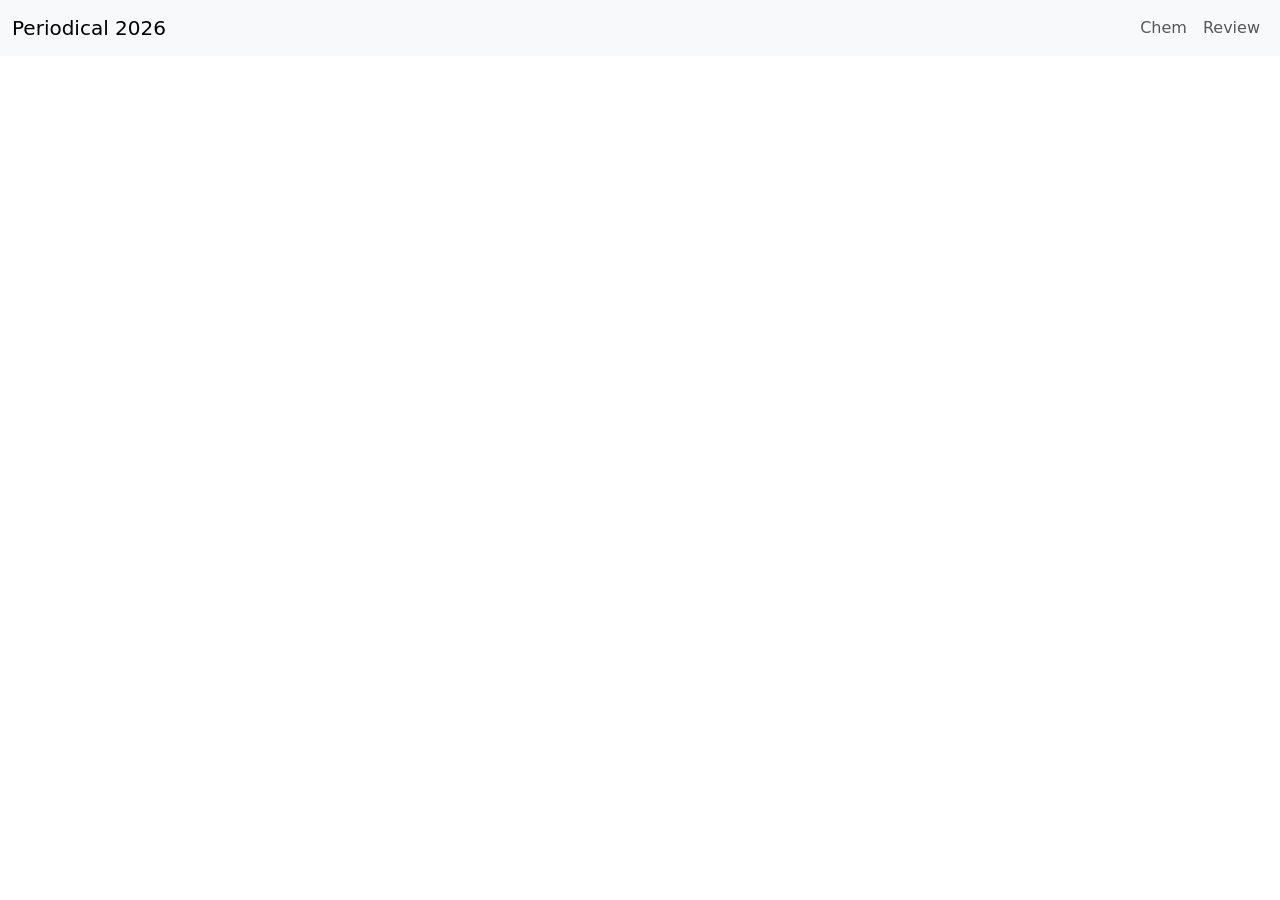
==== index.html @ 9fc7eaae "title" ====
<!doctype html>
<html lang="en">
  <head>
    <meta charset="UTF-8" />
    <meta name="viewport" content="width=device-width, initial-scale=1.0" />
    <title>Periodical 2026</title>

    <link href="https://cdn.jsdelivr.net/npm/bootstrap@5.3.8/dist/css/bootstrap.min.css" rel="stylesheet" integrity="sha384-sRIl4kxILFvY47J16cr9ZwB07vP4J8+LH7qKQnuqkuIAvNWLzeN8tE5YBujZqJLB" crossorigin="anonymous">
    <link href="style.css" rel="stylesheet" type="text/css" />
  </head>
  <body>
    <h1>title</h1>
    <nav class="navbar fixed-top bg-body-tertiary navbar-expand-lg" data-bs-theme="light">
        <div class="container-fluid">
            <span class="navbar-brand mb-0">Periodical 2026</span>
            <button class="navbar-toggler" type="button" data-bs-toggle="collapse" data-bs-target="#navbarSupportedContent" aria-controls="navbarSupportedContent" aria-expanded="false" aria-label="Toggle navigation">
            <span class="navbar-toggler-icon"></span>
            </button>
            <div class="collapse navbar-collapse" id="navbarSupportedContent">
                <ul class="navbar-nav ms-auto mb-2 mb-lg-0">
                <li class="nav-item">
                    <a class="nav-link" aria-current="page" href="#placeholder">Chem</a>
                </li>
                <li class="nav-item">
                    <a class="nav-link" aria-current="page" href="#placeholder">Review</a>
                </li>
                </ul>
            </div>
        </div>
    </nav>

    <script src="https://cdn.jsdelivr.net/npm/bootstrap@5.3.8/dist/js/bootstrap.bundle.min.js" integrity="sha384-FKyoEForCGlyvwx9Hj09JcYn3nv7wiPVlz7YYwJrWVcXK/BmnVDxM+D2scQbITxI" crossorigin="anonymous"></script>
  </body>
</html>
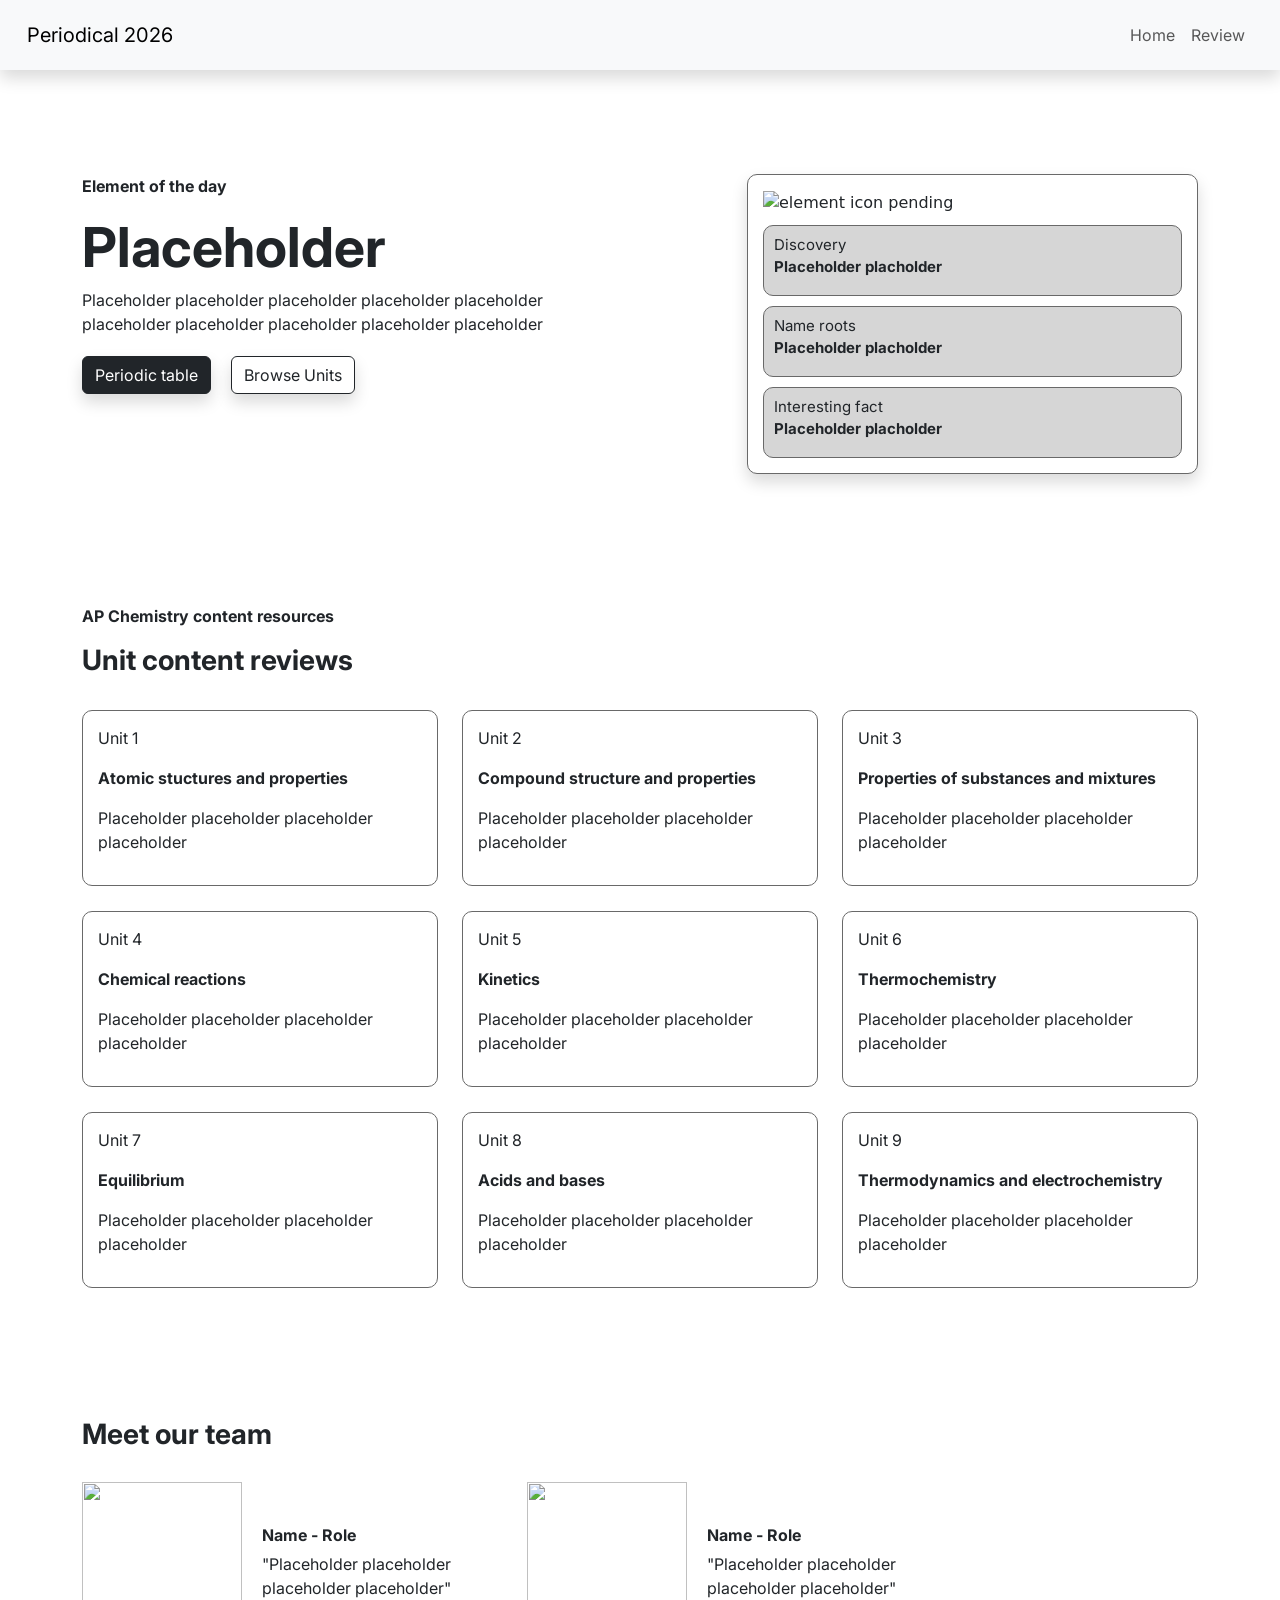
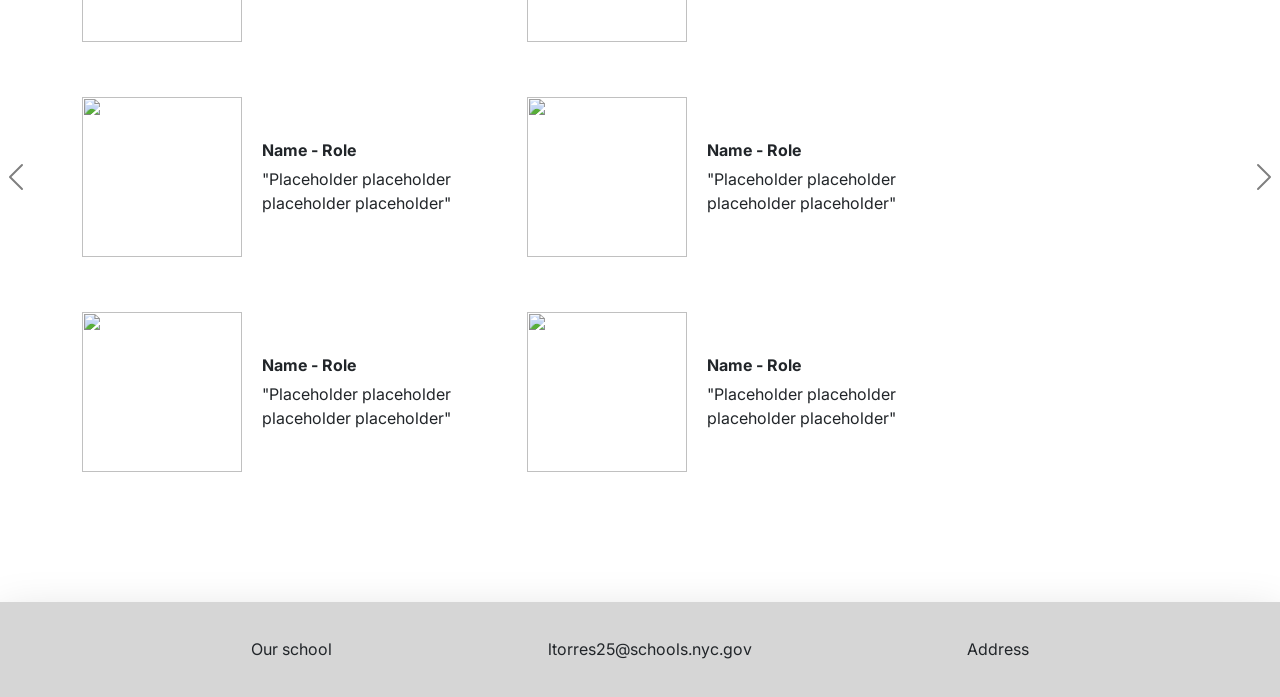
==== commit b82a7429: "Merge pull request #14 from joleel3389/main alignment and link fix" ====
--- a/index.html
+++ b/index.html
@@ -5,29 +5,483 @@
     <meta name="viewport" content="width=device-width, initial-scale=1.0" />
     <title>Periodical 2026</title>
 
+    <!--Inter font-->
+    <link rel="preconnect" href="https://fonts.googleapis.com">
+    <link rel="preconnect" href="https://fonts.gstatic.com" crossorigin>
+    <link href="https://fonts.googleapis.com/css2?family=Baloo+2:wght@400..800&family=Barlow+Condensed:ital,wght@0,100;0,200;0,300;0,400;0,500;0,600;0,700;0,800;0,900;1,100;1,200;1,300;1,400;1,500;1,600;1,700;1,800;1,900&family=BioRhyme:wght@200..800&family=Dongle&family=Gafata&family=Inter:ital,opsz,wght@0,14..32,100..900;1,14..32,100..900&family=Lexend:wght@100..900&family=Manrope:wght@200..800&family=Open+Sans:ital,wght@0,300..800;1,300..800&family=Petrona:ital,wght@0,100..900;1,100..900&family=Poppins:ital,wght@0,100;0,200;0,300;0,400;0,500;0,600;0,700;0,800;0,900;1,100;1,200;1,300;1,400;1,500;1,600;1,700;1,800;1,900&family=Roboto:ital,wght@0,100..900;1,100..900&family=Space+Mono:ital,wght@0,400;0,700;1,400;1,700&display=swap" rel="stylesheet">
+
     <link href="https://cdn.jsdelivr.net/npm/bootstrap@5.3.8/dist/css/bootstrap.min.css" rel="stylesheet" integrity="sha384-sRIl4kxILFvY47J16cr9ZwB07vP4J8+LH7qKQnuqkuIAvNWLzeN8tE5YBujZqJLB" crossorigin="anonymous">
     <link href="style.css" rel="stylesheet" type="text/css" />
   </head>
   <body>
-    <h1>title</h1>
-    <nav class="navbar fixed-top bg-body-tertiary navbar-expand-lg" data-bs-theme="light">
+    <p id="home">home</p>
+    <nav class="navbar fixed-top bg-body-tertiary navbar-expand-lg shadow" data-bs-theme="light">
         <div class="container-fluid">
-            <span class="navbar-brand mb-0">Periodical 2026</span>
+            <span class="navbar-brand mb-0 inter-regular">Periodical 2026</span>
             <button class="navbar-toggler" type="button" data-bs-toggle="collapse" data-bs-target="#navbarSupportedContent" aria-controls="navbarSupportedContent" aria-expanded="false" aria-label="Toggle navigation">
             <span class="navbar-toggler-icon"></span>
             </button>
             <div class="collapse navbar-collapse" id="navbarSupportedContent">
                 <ul class="navbar-nav ms-auto mb-2 mb-lg-0">
                 <li class="nav-item">
-                    <a class="nav-link" aria-current="page" href="#placeholder">Chem</a>
+                    <a class="nav-link inter-regular" aria-current="page" href="#home">Home</a>
                 </li>
                 <li class="nav-item">
-                    <a class="nav-link" aria-current="page" href="#placeholder">Review</a>
+                    <a class="nav-link inter-regular" aria-current="page" href="#unit-content">Review</a>
                 </li>
                 </ul>
             </div>
         </div>
     </nav>
+
+    <div class="container-fluid spacing" id="daily-element">
+        <div class="container">
+            <div class="row justify-content-center">
+                <div class="col-lg-7 col-12 align-items-center">
+                    <p class="inter-bold">Element of the day</p>
+                    <h1 class="inter-bold" id="element-name">Placeholder</h1>
+                    <p class="inter-regular"id="info">Placeholder placeholder placeholder placeholder placeholder placeholder placeholder placeholder placeholder placeholder</p>
+                    <div id="button-align">
+                        <a class="btn btn-dark shadow inter-regular" href="periodicTable.html">Periodic table</a>
+                        <a class="btn btn-outline-dark shadow inter-regular" href="#unit-content">Browse Units</a>
+                    </div>
+                </div>
+                <div class="col-lg-5 col-12 align-self-flex-end">
+                    <div class="container shadow" id="element-card">
+                        <img src="" alt="element icon pending">
+                        <div class="box">
+                            <p class="inter-regular sub-title">Discovery</p>
+                            <p class="inter-bold">Placeholder placholder</p>
+                        </div>
+                        <div class="box">
+                            <p class="inter-regular sub-title">Name roots</p>
+                            <p class="inter-bold">Placeholder placholder</p>
+                        </div>
+                        <div class="box">
+                            <p class="inter-regular sub-title">Interesting fact</p>
+                            <p class="inter-bold">Placeholder placholder</p>
+                        </div>
+                    </div>
+                </div>
+            </div>
+        </div>
+    </div>
+
+    <div class="container-fluid spacing" id="unit-content">
+        <div class="container">
+            <p class="inter-bold">AP Chemistry content resources</p>
+            <h3 class="inter-bold">Unit content reviews</h3>
+            <div class="row g-4 justify-content-center">
+                <div class="col-lg-4 col-12">
+                    <div class="units">
+                        <a href="unit-1.html">
+                            <p class="inter-regular">Unit 1</p>
+                            <p class="inter-bold">Atomic stuctures and properties</p>
+                            <p class="inter-regular">Placeholder placeholder placeholder placeholder</p>
+                        </a>
+                    </div>
+                </div>
+                <div class="col-lg-4 col-12">
+                    <div class="units">
+                        <a href="unit-2.html">
+                            <p class="inter-regular">Unit 2</p>
+                            <p class="inter-bold">Compound structure and properties</p>
+                            <p class="inter-regular">Placeholder placeholder placeholder placeholder</p>
+                        </a>
+                    </div>
+                </div>
+                <div class="col-lg-4 col-12 ">
+                    <div class="units">
+                        <a href="unit-3.html">
+                            <p class="inter-regular">Unit 3</p>
+                            <p class="inter-bold">Properties of substances and mixtures</p>
+                            <p class="inter-regular">Placeholder placeholder placeholder placeholder</p>
+                        </a>
+                    </div>
+                </div>
+            </div>
+            <div class="row g-4 justify-content-center">
+                <div class="col-lg-4 col-12">
+                    <div class="units">
+                        <a href="unit-4.html">
+                            <p class="inter-regular">Unit 4</p>
+                            <p class="inter-bold">Chemical reactions</p>
+                            <p class="inter-regular">Placeholder placeholder placeholder placeholder</p>
+                        </a>
+                    </div>
+                </div>
+                <div class="col-lg-4 col-12">
+                    <div class="units">
+                        <a href="unit-5.html">
+                            <p class="inter-regular">Unit 5</p>
+                            <p class="inter-bold">Kinetics</p>
+                            <p class="inter-regular">Placeholder placeholder placeholder placeholder</p>
+                        </a>
+                    </div>
+                </div>
+                <div class="col-lg-4 col-12 ">
+                    <div class="units">
+                        <a href="unit-6.html">
+                            <p class="inter-regular">Unit 6</p>
+                            <p class="inter-bold">Thermochemistry</p>
+                            <p class="inter-regular">Placeholder placeholder placeholder placeholder</p>
+                        </a>
+                    </div>
+                </div>
+            </div>
+            <div class="row g-4 justify-content-center">
+                <div class="col-lg-4 col-12">
+                    <div class="units">
+                        <a href="unit-7.html">
+                            <p class="inter-regular">Unit 7</p>
+                            <p class="inter-bold">Equilibrium</p>
+                            <p class="inter-regular">Placeholder placeholder placeholder placeholder</p>
+                        </a>
+                    </div>
+                </div>
+                <div class="col-lg-4 col-12">
+                    <div class="units">
+                        <a href="unit-8.html">
+                            <p class="inter-regular">Unit 8</p>
+                            <p class="inter-bold">Acids and bases</p>
+                            <p class="inter-regular">Placeholder placeholder placeholder placeholder</p>
+                        </a>
+                    </div>
+                </div>
+                <div class="col-lg-4 col-12 ">
+                    <div class="units">
+                        <a href="unit-9.html">
+                            <p class="inter-regular">Unit 9</p>
+                            <p class="inter-bold">Thermodynamics and electrochemistry</p>
+                            <p class="inter-regular">Placeholder placeholder placeholder placeholder</p>
+                        </a>
+                    </div>
+                </div>
+            </div>
+        </div>
+    </div>
+
+    <div class="container-fluid spacing" id="credits">
+        <div class="container">
+        <h3 class="inter-bold">Meet our team</h3>
+            <div class="carousel carousel-dark slide" id="carousel-team">
+                <div class="carousel-inner">
+                    <div class="carousel-item active">
+                        <div class="profiles">
+                            <div class="person">
+                                <div class="picture">
+                                    <img src="https://cdn.pixabay.com/photo/2015/10/05/22/37/blank-profile-picture-973460_1280.png" width="160px" height="160px">
+                                </div>
+                                <div class="description">
+                                    <p class="name inter-bold">Name - Role</p>
+                                    <p class="inter-regular">"Placeholder placeholder placeholder placeholder"</p>
+                                </div>
+                            </div>
+                            <div class="person">
+                                <div class="picture">
+                                    <img src="https://cdn.pixabay.com/photo/2015/10/05/22/37/blank-profile-picture-973460_1280.png" width="160px" height="160px">
+                                </div>
+                                <div class="description">
+                                    <p class="name inter-bold">Name - Role</p>
+                                    <p class="inter-regular">"Placeholder placeholder placeholder placeholder"</p>
+                                </div>
+                            </div>
+                            <div class="person">
+                                <div class="picture">
+                                    <img src="https://cdn.pixabay.com/photo/2015/10/05/22/37/blank-profile-picture-973460_1280.png" width="160px" height="160px">
+                                </div>
+                                <div class="description">
+                                    <p class="name inter-bold">Name - Role</p>
+                                    <p class="inter-regular">"Placeholder placeholder placeholder placeholder"</p>
+                                </div>
+                            </div>
+                            <div class="person">
+                                <div class="picture">
+                                    <img src="https://cdn.pixabay.com/photo/2015/10/05/22/37/blank-profile-picture-973460_1280.png" width="160px" height="160px">
+                                </div>
+                                <div class="description">
+                                    <p class="name inter-bold">Name - Role</p>
+                                    <p class="inter-regular">"Placeholder placeholder placeholder placeholder"</p>
+                                </div>
+                            </div>
+                            <div class="person">
+                                <div class="picture">
+                                    <img src="https://cdn.pixabay.com/photo/2015/10/05/22/37/blank-profile-picture-973460_1280.png" width="160px" height="160px">
+                                </div>
+                                <div class="description">
+                                    <p class="name inter-bold">Name - Role</p>
+                                    <p class="inter-regular">"Placeholder placeholder placeholder placeholder"</p>
+                                </div>
+                            </div>
+                            <div class="person">
+                                <div class="picture">
+                                    <img src="https://cdn.pixabay.com/photo/2015/10/05/22/37/blank-profile-picture-973460_1280.png" width="160px" height="160px">
+                                </div>
+                                <div class="description">
+                                    <p class="name inter-bold">Name - Role</p>
+                                    <p class="inter-regular">"Placeholder placeholder placeholder placeholder"</p>
+                                </div>
+                            </div>
+                        </div>
+                    </div>
+                    <div class="carousel-item">
+                        <div class="profiles">
+                            <div class="person">
+                                <div class="picture">
+                                    <img src="https://cdn.pixabay.com/photo/2015/10/05/22/37/blank-profile-picture-973460_1280.png" width="160px" height="160px">
+                                </div>
+                                <div class="description">
+                                    <p class="name inter-bold">Name - Role</p>
+                                    <p class="inter-regular">"Placeholder placeholder placeholder placeholder"</p>
+                                </div>
+                            </div>
+                            <div class="person">
+                                <div class="picture">
+                                    <img src="https://cdn.pixabay.com/photo/2015/10/05/22/37/blank-profile-picture-973460_1280.png" width="160px" height="160px">
+                                </div>
+                                <div class="description">
+                                    <p class="name inter-bold">Name - Role</p>
+                                    <p class="inter-regular">"Placeholder placeholder placeholder placeholder"</p>
+                                </div>
+                            </div>
+                            <div class="person">
+                                <div class="picture">
+                                    <img src="https://cdn.pixabay.com/photo/2015/10/05/22/37/blank-profile-picture-973460_1280.png" width="160px" height="160px">
+                                </div>
+                                <div class="description">
+                                    <p class="name inter-bold">Name - Role</p>
+                                    <p class="inter-regular">"Placeholder placeholder placeholder placeholder"</p>
+                                </div>
+                            </div>
+                            <div class="person">
+                                <div class="picture">
+                                    <img src="https://cdn.pixabay.com/photo/2015/10/05/22/37/blank-profile-picture-973460_1280.png" width="160px" height="160px">
+                                </div>
+                                <div class="description">
+                                    <p class="name inter-bold">Name - Role</p>
+                                    <p class="inter-regular">"Placeholder placeholder placeholder placeholder"</p>
+                                </div>
+                            </div>
+                            <div class="person">
+                                <div class="picture">
+                                    <img src="https://cdn.pixabay.com/photo/2015/10/05/22/37/blank-profile-picture-973460_1280.png" width="160px" height="160px">
+                                </div>
+                                <div class="description">
+                                    <p class="name inter-bold">Name - Role</p>
+                                    <p class="inter-regular">"Placeholder placeholder placeholder placeholder"</p>
+                                </div>
+                            </div>
+                            <div class="person">
+                                <div class="picture">
+                                    <img src="https://cdn.pixabay.com/photo/2015/10/05/22/37/blank-profile-picture-973460_1280.png" width="160px" height="160px">
+                                </div>
+                                <div class="description">
+                                    <p class="name inter-bold">Name - Role</p>
+                                    <p class="inter-regular">"Placeholder placeholder placeholder placeholder"</p>
+                                </div>
+                            </div>
+                        </div>
+                    </div>
+                    <div class="carousel-item">
+                        <div class="profiles">
+                            <div class="person">
+                                <div class="picture">
+                                    <img src="https://cdn.pixabay.com/photo/2015/10/05/22/37/blank-profile-picture-973460_1280.png" width="160px" height="160px">
+                                </div>
+                                <div class="description">
+                                    <p class="name inter-bold">Name - Role</p>
+                                    <p class="inter-regular">"Placeholder placeholder placeholder placeholder"</p>
+                                </div>
+                            </div>
+                            <div class="person">
+                                <div class="picture">
+                                    <img src="https://cdn.pixabay.com/photo/2015/10/05/22/37/blank-profile-picture-973460_1280.png" width="160px" height="160px">
+                                </div>
+                                <div class="description">
+                                    <p class="name inter-bold">Name - Role</p>
+                                    <p class="inter-regular">"Placeholder placeholder placeholder placeholder"</p>
+                                </div>
+                            </div>
+                            <div class="person">
+                                <div class="picture">
+                                    <img src="https://cdn.pixabay.com/photo/2015/10/05/22/37/blank-profile-picture-973460_1280.png" width="160px" height="160px">
+                                </div>
+                                <div class="description">
+                                    <p class="name inter-bold">Name - Role</p>
+                                    <p class="inter-regular">"Placeholder placeholder placeholder placeholder"</p>
+                                </div>
+                            </div>
+                            <div class="person">
+                                <div class="picture">
+                                    <img src="https://cdn.pixabay.com/photo/2015/10/05/22/37/blank-profile-picture-973460_1280.png" width="160px" height="160px">
+                                </div>
+                                <div class="description">
+                                    <p class="name inter-bold">Name - Role</p>
+                                    <p class="inter-regular">"Placeholder placeholder placeholder placeholder"</p>
+                                </div>
+                            </div>
+                            <div class="person">
+                                <div class="picture">
+                                    <img src="https://cdn.pixabay.com/photo/2015/10/05/22/37/blank-profile-picture-973460_1280.png" width="160px" height="160px">
+                                </div>
+                                <div class="description">
+                                    <p class="name inter-bold">Name - Role</p>
+                                    <p class="inter-regular">"Placeholder placeholder placeholder placeholder"</p>
+                                </div>
+                            </div>
+                            <div class="person">
+                                <div class="picture">
+                                    <img src="https://cdn.pixabay.com/photo/2015/10/05/22/37/blank-profile-picture-973460_1280.png" width="160px" height="160px">
+                                </div>
+                                <div class="description">
+                                    <p class="name inter-bold">Name - Role</p>
+                                    <p class="inter-regular">"Placeholder placeholder placeholder placeholder"</p>
+                                </div>
+                            </div>
+                        </div>
+                    </div>
+                    <div class="carousel-item">
+                        <div class="profiles">
+                            <div class="person">
+                                <div class="picture">
+                                    <img src="https://cdn.pixabay.com/photo/2015/10/05/22/37/blank-profile-picture-973460_1280.png" width="160px" height="160px">
+                                </div>
+                                <div class="description">
+                                    <p class="name inter-bold">Name - Role</p>
+                                    <p class="inter-regular">"Placeholder placeholder placeholder placeholder"</p>
+                                </div>
+                            </div>
+                            <div class="person">
+                                <div class="picture">
+                                    <img src="https://cdn.pixabay.com/photo/2015/10/05/22/37/blank-profile-picture-973460_1280.png" width="160px" height="160px">
+                                </div>
+                                <div class="description">
+                                    <p class="name inter-bold">Name - Role</p>
+                                    <p class="inter-regular">"Placeholder placeholder placeholder placeholder"</p>
+                                </div>
+                            </div>
+                            <div class="person">
+                                <div class="picture">
+                                    <img src="https://cdn.pixabay.com/photo/2015/10/05/22/37/blank-profile-picture-973460_1280.png" width="160px" height="160px">
+                                </div>
+                                <div class="description">
+                                    <p class="name inter-bold">Name - Role</p>
+                                    <p class="inter-regular">"Placeholder placeholder placeholder placeholder"</p>
+                                </div>
+                            </div>
+                            <div class="person">
+                                <div class="picture">
+                                    <img src="https://cdn.pixabay.com/photo/2015/10/05/22/37/blank-profile-picture-973460_1280.png" width="160px" height="160px">
+                                </div>
+                                <div class="description">
+                                    <p class="name inter-bold">Name - Role</p>
+                                    <p class="inter-regular">"Placeholder placeholder placeholder placeholder"</p>
+                                </div>
+                            </div>
+                            <div class="person">
+                                <div class="picture">
+                                    <img src="https://cdn.pixabay.com/photo/2015/10/05/22/37/blank-profile-picture-973460_1280.png" width="160px" height="160px">
+                                </div>
+                                <div class="description">
+                                    <p class="name inter-bold">Name - Role</p>
+                                    <p class="inter-regular">"Placeholder placeholder placeholder placeholder"</p>
+                                </div>
+                            </div>
+                            <div class="person">
+                                <div class="picture">
+                                    <img src="https://cdn.pixabay.com/photo/2015/10/05/22/37/blank-profile-picture-973460_1280.png" width="160px" height="160px">
+                                </div>
+                                <div class="description">
+                                    <p class="name inter-bold">Name - Role</p>
+                                    <p class="inter-regular">"Placeholder placeholder placeholder placeholder"</p>
+                                </div>
+                            </div>
+                        </div>
+                    </div>
+                    <div class="carousel-item">
+                        <div class="profiles">
+                            <div class="person">
+                                <div class="picture">
+                                    <img src="https://cdn.pixabay.com/photo/2015/10/05/22/37/blank-profile-picture-973460_1280.png" width="160px" height="160px">
+                                </div>
+                                <div class="description">
+                                    <p class="name inter-bold">Name - Role</p>
+                                    <p class="inter-regular">"Placeholder placeholder placeholder placeholder"</p>
+                                </div>
+                            </div>
+                            <div class="person">
+                                <div class="picture">
+                                    <img src="https://cdn.pixabay.com/photo/2015/10/05/22/37/blank-profile-picture-973460_1280.png" width="160px" height="160px">
+                                </div>
+                                <div class="description">
+                                    <p class="name inter-bold">Name - Role</p>
+                                    <p class="inter-regular">"Placeholder placeholder placeholder placeholder"</p>
+                                </div>
+                            </div>
+                            <div class="person">
+                                <div class="picture">
+                                    <img src="https://cdn.pixabay.com/photo/2015/10/05/22/37/blank-profile-picture-973460_1280.png" width="160px" height="160px">
+                                </div>
+                                <div class="description">
+                                    <p class="name inter-bold">Name - Role</p>
+                                    <p class="inter-regular">"Placeholder placeholder placeholder placeholder"</p>
+                                </div>
+                            </div>
+                            <div class="person">
+                                <div class="picture">
+                                    <img src="https://cdn.pixabay.com/photo/2015/10/05/22/37/blank-profile-picture-973460_1280.png" width="160px" height="160px">
+                                </div>
+                                <div class="description">
+                                    <p class="name inter-bold">Name - Role</p>
+                                    <p class="inter-regular">"Placeholder placeholder placeholder placeholder"</p>
+                                </div>
+                            </div>
+                            <div class="person">
+                                <div class="picture">
+                                    <img src="https://cdn.pixabay.com/photo/2015/10/05/22/37/blank-profile-picture-973460_1280.png" width="160px" height="160px">
+                                </div>
+                                <div class="description">
+                                    <p class="name inter-bold">Name - Role</p>
+                                    <p class="inter-regular">"Placeholder placeholder placeholder placeholder"</p>
+                                </div>
+                            </div>
+                            <div class="person">
+                                <div class="picture">
+                                    <img src="https://cdn.pixabay.com/photo/2015/10/05/22/37/blank-profile-picture-973460_1280.png" width="160px" height="160px">
+                                </div>
+                                <div class="description">
+                                    <p class="name inter-bold">Name - Role</p>
+                                    <p class="inter-regular">"Placeholder placeholder placeholder placeholder"</p>
+                                </div>
+                            </div>
+                        </div>
+                    </div>
+                </div>
+                <button class="carousel-control-prev" type="button" data-bs-target="#carousel-team" data-bs-slide="prev">
+                    <span class="carousel-control-prev-icon" aria-hidden="true"></span>
+                    <span class="visually-hidden">Previous</span>
+                </button>
+                <button class="carousel-control-next" type="button" data-bs-target="#carousel-team" data-bs-slide="next">
+                    <span class="carousel-control-next-icon" aria-hidden="true"></span>
+                    <span class="visually-hidden">Next</span>
+                </button>
+            </div>
+        </div>
+    </div>
+
+    <div class="shadow-lg" id="footer">
+        <footer>
+            <div>
+                <a class="inter-regular" href="https://www.hstat.org/" target="_blank">Our school</a>
+            </div>
+            <div>
+                <a class="inter-regular" href="mailto:ltorres25@schools.nyc.gov" target="_blank">ltorres25@schools.nyc.gov</a>
+            </div>
+            <div>
+                <a class="inter-regular" href="https://maps.app.goo.gl/sKHwJFH19ot9GF3d6" target="_blank">Address</a>
+            </div>
+        </footer>
+    </div>
 
     <script src="https://cdn.jsdelivr.net/npm/bootstrap@5.3.8/dist/js/bootstrap.bundle.min.js" integrity="sha384-FKyoEForCGlyvwx9Hj09JcYn3nv7wiPVlz7YYwJrWVcXK/BmnVDxM+D2scQbITxI" crossorigin="anonymous"></script>
   </body>
--- a/style.css
+++ b/style.css
@@ -0,0 +1,134 @@
+.inter-regular {
+  font-family: "Inter", sans-serif;
+  font-optical-sizing: auto;
+  font-weight: 400;
+  font-style: normal;
+}
+.inter-bold {
+  font-family: "Inter", sans-serif;
+  font-optical-sizing: auto;
+  font-weight: 700;
+  font-style: normal;
+}
+.navbar {
+  padding: 15px;
+}
+
+.spacing {
+  margin-bottom: 130px;
+}
+#daily-element{
+    margin-top: 150px;
+    padding: 0px 60px 0px 60px;
+    width: 100%;
+}
+#element-name {
+  font-size: 55px;
+}
+#button-align{
+  display: flex;
+  align-content: center;
+  margin-top: 20px;
+}
+.btn {
+  margin: 0px 20px 0px 0px;
+}
+#info {
+  max-width: 500px;
+}
+#element-card {
+  background-color: #fff;
+  border: 1px solid #696969;
+  border-radius: 10px;
+  padding: 15px;
+  margin-left: auto;
+  width: 500px;
+}
+.align-self-flex-end{
+  display:flex;
+  align-self: flex-end;
+}
+.box{
+  background-color: #d6d6d6;
+  border: 1px solid #696969;
+  border-radius: 10px;
+  padding-left: 10px;
+  margin: auto;
+  margin-top: 10px;
+  font-size: 15px;
+}
+.sub-title{
+  margin: 8px 0px 0px 0px;
+}
+
+#unit-content{
+  padding: 0px 60px 0px 60px;
+  width: 100%;
+}
+.units{
+  background-color: #fff;
+  border: 1px solid #696969;
+  border-radius: 10px;
+  padding: 15px;
+  margin-top: 25px;
+}
+a {
+    text-decoration: none;
+    color: inherit;
+    /* display:block; */
+}
+
+#credits {
+  padding: 0px 60px 0px 60px;
+  position: relative;
+}
+.profiles {
+  display:flex;
+  flex-wrap: wrap;
+  gap: 45px;
+  justify-content: start;
+  row-gap: 55px;
+}
+/* .top-row{
+  margin-bottom: 55px;
+} */
+.person{
+  display: flex;
+  align-items:center;
+  gap: 20px;
+}
+.picture {
+  margin:auto;
+}
+.description {
+  margin: auto;
+  max-width:220px;
+}
+.name{
+  margin: 16px 0px 5px 0px;
+}
+
+.carousel{
+  margin-top: 30px;
+}
+.carousel-control-prev {
+  left: -150px;
+}
+.carousel-control-next {
+  right: -150px;
+}
+
+#footer{
+  background-color: #d6d6d6;
+  margin-top: 130px;
+}
+footer{
+  display: flex;
+  justify-content: space-evenly;
+  align-items: baseline;
+  margin: auto;
+  text-align:center;
+  flex-wrap: wrap;
+  align-content: center;
+  padding: 35px;
+}
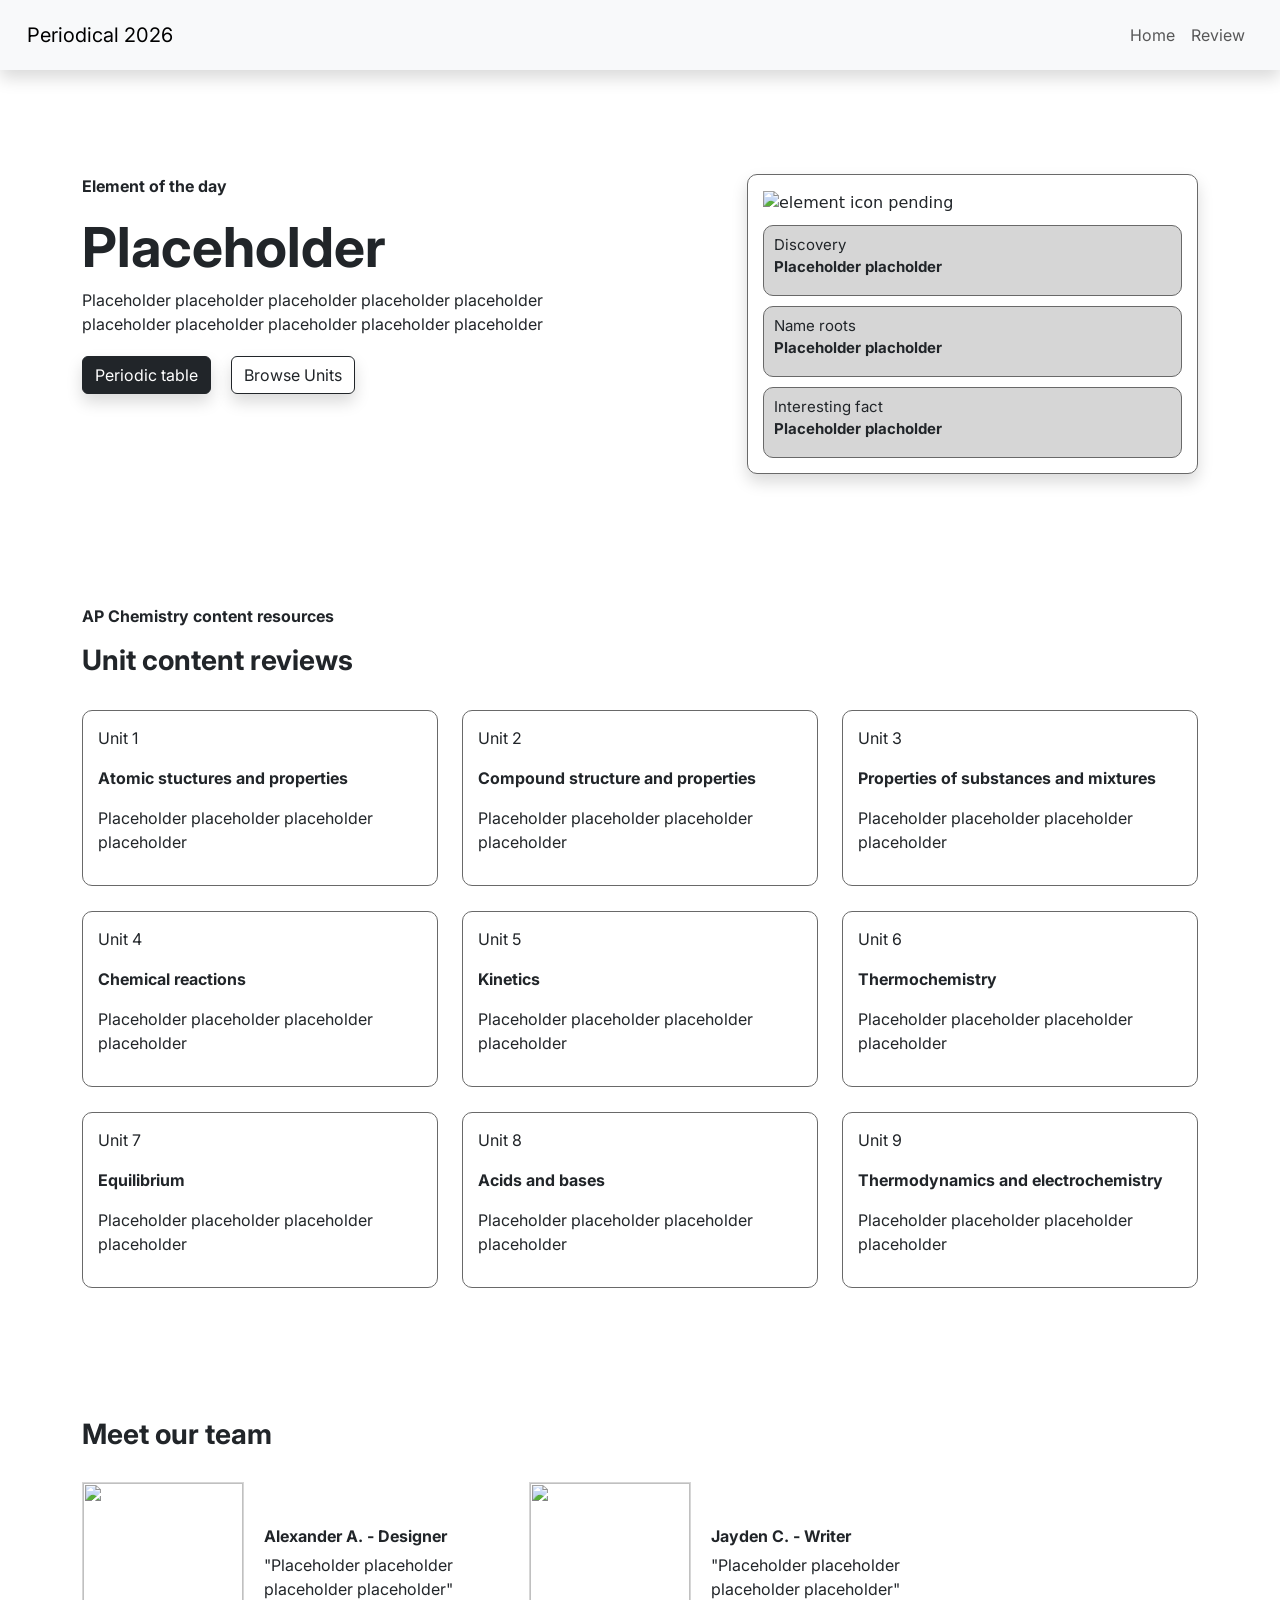
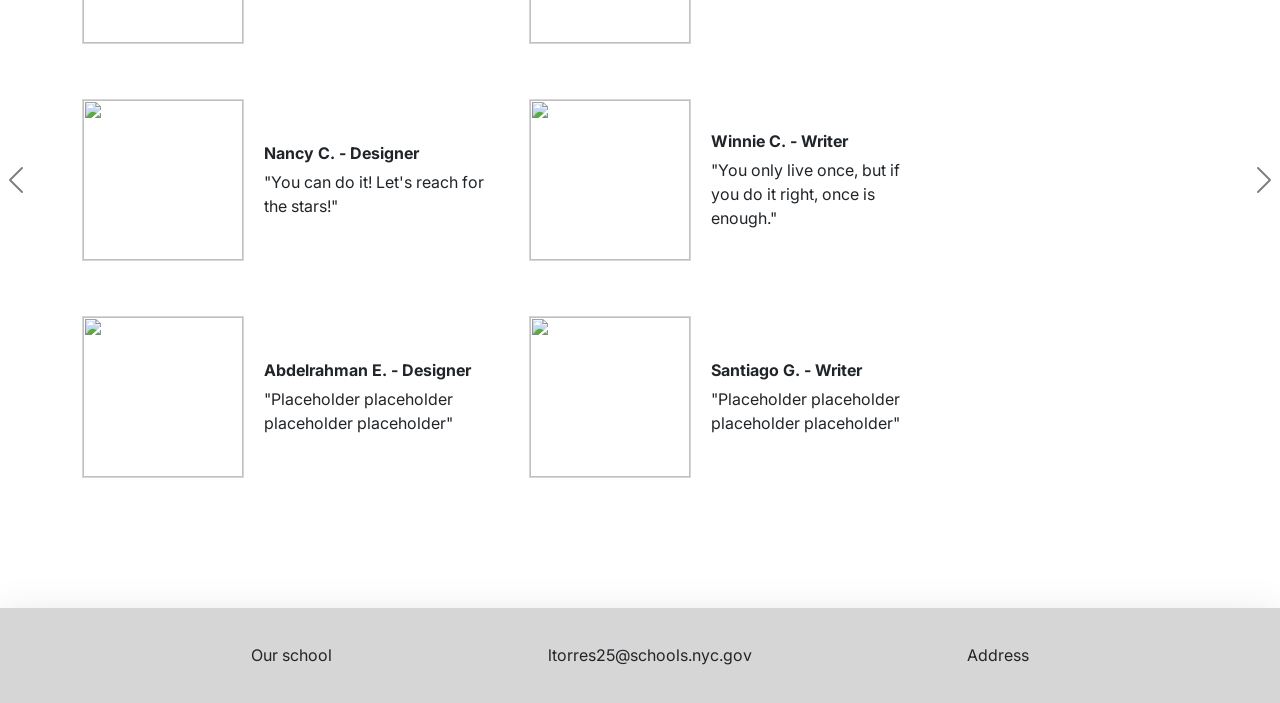
==== commit 735a699f: "add nancy, winnie, and cammi to credits" ====
--- a/index.html
+++ b/index.html
@@ -173,52 +173,52 @@
                                     <img src="https://cdn.pixabay.com/photo/2015/10/05/22/37/blank-profile-picture-973460_1280.png" width="160px" height="160px">
                                 </div>
                                 <div class="description">
-                                    <p class="name inter-bold">Name - Role</p>
-                                    <p class="inter-regular">"Placeholder placeholder placeholder placeholder"</p>
-                                </div>
-                            </div>
-                            <div class="person">
-                                <div class="picture">
-                                    <img src="https://cdn.pixabay.com/photo/2015/10/05/22/37/blank-profile-picture-973460_1280.png" width="160px" height="160px">
-                                </div>
-                                <div class="description">
-                                    <p class="name inter-bold">Name - Role</p>
-                                    <p class="inter-regular">"Placeholder placeholder placeholder placeholder"</p>
-                                </div>
-                            </div>
-                            <div class="person">
-                                <div class="picture">
-                                    <img src="https://cdn.pixabay.com/photo/2015/10/05/22/37/blank-profile-picture-973460_1280.png" width="160px" height="160px">
-                                </div>
-                                <div class="description">
-                                    <p class="name inter-bold">Name - Role</p>
-                                    <p class="inter-regular">"Placeholder placeholder placeholder placeholder"</p>
-                                </div>
-                            </div>
-                            <div class="person">
-                                <div class="picture">
-                                    <img src="https://cdn.pixabay.com/photo/2015/10/05/22/37/blank-profile-picture-973460_1280.png" width="160px" height="160px">
-                                </div>
-                                <div class="description">
-                                    <p class="name inter-bold">Name - Role</p>
-                                    <p class="inter-regular">"Placeholder placeholder placeholder placeholder"</p>
-                                </div>
-                            </div>
-                            <div class="person">
-                                <div class="picture">
-                                    <img src="https://cdn.pixabay.com/photo/2015/10/05/22/37/blank-profile-picture-973460_1280.png" width="160px" height="160px">
-                                </div>
-                                <div class="description">
-                                    <p class="name inter-bold">Name - Role</p>
-                                    <p class="inter-regular">"Placeholder placeholder placeholder placeholder"</p>
-                                </div>
-                            </div>
-                            <div class="person">
-                                <div class="picture">
-                                    <img src="https://cdn.pixabay.com/photo/2015/10/05/22/37/blank-profile-picture-973460_1280.png" width="160px" height="160px">
-                                </div>
-                                <div class="description">
-                                    <p class="name inter-bold">Name - Role</p>
+                                    <p class="name inter-bold">Alexander A. - Designer</p>
+                                    <p class="inter-regular">"Placeholder placeholder placeholder placeholder"</p>
+                                </div>
+                            </div>
+                            <div class="person">
+                                <div class="picture">
+                                    <img src="https://cdn.pixabay.com/photo/2015/10/05/22/37/blank-profile-picture-973460_1280.png" width="160px" height="160px">
+                                </div>
+                                <div class="description">
+                                    <p class="name inter-bold">Jayden C. - Writer</p>
+                                    <p class="inter-regular">"Placeholder placeholder placeholder placeholder"</p>
+                                </div>
+                            </div>
+                            <div class="person">
+                                <div class="picture">
+                                    <img src="imgs/Nancy Chen.png" width="160px" height="160px">
+                                </div>
+                                <div class="description">
+                                    <p class="name inter-bold">Nancy C. - Designer</p>
+                                    <p class="inter-regular">"You can do it! Let's reach for the stars!"</p>
+                                </div>
+                            </div>
+                            <div class="person">
+                                <div class="picture">
+                                    <img src="imgs/Winnie Chen.png" width="160px" height="160px">
+                                </div>
+                                <div class="description">
+                                    <p class="name inter-bold">Winnie C. - Writer</p>
+                                    <p class="inter-regular">"You only live once, but if you do it right, once is enough."</p>
+                                </div>
+                            </div>
+                            <div class="person">
+                                <div class="picture">
+                                    <img src="https://cdn.pixabay.com/photo/2015/10/05/22/37/blank-profile-picture-973460_1280.png" width="160px" height="160px">
+                                </div>
+                                <div class="description">
+                                    <p class="name inter-bold">Abdelrahman E. - Designer</p>
+                                    <p class="inter-regular">"Placeholder placeholder placeholder placeholder"</p>
+                                </div>
+                            </div>
+                            <div class="person">
+                                <div class="picture">
+                                    <img src="https://cdn.pixabay.com/photo/2015/10/05/22/37/blank-profile-picture-973460_1280.png" width="160px" height="160px">
+                                </div>
+                                <div class="description">
+                                    <p class="name inter-bold">Santiago G. - Writer</p>
                                     <p class="inter-regular">"Placeholder placeholder placeholder placeholder"</p>
                                 </div>
                             </div>
@@ -231,52 +231,52 @@
                                     <img src="https://cdn.pixabay.com/photo/2015/10/05/22/37/blank-profile-picture-973460_1280.png" width="160px" height="160px">
                                 </div>
                                 <div class="description">
-                                    <p class="name inter-bold">Name - Role</p>
-                                    <p class="inter-regular">"Placeholder placeholder placeholder placeholder"</p>
-                                </div>
-                            </div>
-                            <div class="person">
-                                <div class="picture">
-                                    <img src="https://cdn.pixabay.com/photo/2015/10/05/22/37/blank-profile-picture-973460_1280.png" width="160px" height="160px">
-                                </div>
-                                <div class="description">
-                                    <p class="name inter-bold">Name - Role</p>
-                                    <p class="inter-regular">"Placeholder placeholder placeholder placeholder"</p>
-                                </div>
-                            </div>
-                            <div class="person">
-                                <div class="picture">
-                                    <img src="https://cdn.pixabay.com/photo/2015/10/05/22/37/blank-profile-picture-973460_1280.png" width="160px" height="160px">
-                                </div>
-                                <div class="description">
-                                    <p class="name inter-bold">Name - Role</p>
-                                    <p class="inter-regular">"Placeholder placeholder placeholder placeholder"</p>
-                                </div>
-                            </div>
-                            <div class="person">
-                                <div class="picture">
-                                    <img src="https://cdn.pixabay.com/photo/2015/10/05/22/37/blank-profile-picture-973460_1280.png" width="160px" height="160px">
-                                </div>
-                                <div class="description">
-                                    <p class="name inter-bold">Name - Role</p>
-                                    <p class="inter-regular">"Placeholder placeholder placeholder placeholder"</p>
-                                </div>
-                            </div>
-                            <div class="person">
-                                <div class="picture">
-                                    <img src="https://cdn.pixabay.com/photo/2015/10/05/22/37/blank-profile-picture-973460_1280.png" width="160px" height="160px">
-                                </div>
-                                <div class="description">
-                                    <p class="name inter-bold">Name - Role</p>
-                                    <p class="inter-regular">"Placeholder placeholder placeholder placeholder"</p>
-                                </div>
-                            </div>
-                            <div class="person">
-                                <div class="picture">
-                                    <img src="https://cdn.pixabay.com/photo/2015/10/05/22/37/blank-profile-picture-973460_1280.png" width="160px" height="160px">
-                                </div>
-                                <div class="description">
-                                    <p class="name inter-bold">Name - Role</p>
+                                    <p class="name inter-bold">Sara G. - Writer</p>
+                                    <p class="inter-regular">"Placeholder placeholder placeholder placeholder"</p>
+                                </div>
+                            </div>
+                            <div class="person">
+                                <div class="picture">
+                                    <img src="https://cdn.pixabay.com/photo/2015/10/05/22/37/blank-profile-picture-973460_1280.png" width="160px" height="160px">
+                                </div>
+                                <div class="description">
+                                    <p class="name inter-bold">Qilin G. - Writer</p>
+                                    <p class="inter-regular">"Placeholder placeholder placeholder placeholder"</p>
+                                </div>
+                            </div>
+                            <div class="person">
+                                <div class="picture">
+                                    <img src="https://cdn.pixabay.com/photo/2015/10/05/22/37/blank-profile-picture-973460_1280.png" width="160px" height="160px">
+                                </div>
+                                <div class="description">
+                                    <p class="name inter-bold">Lixin H. - Designer</p>
+                                    <p class="inter-regular">"Placeholder placeholder placeholder placeholder"</p>
+                                </div>
+                            </div>
+                            <div class="person">
+                                <div class="picture">
+                                    <img src="https://cdn.pixabay.com/photo/2015/10/05/22/37/blank-profile-picture-973460_1280.png" width="160px" height="160px">
+                                </div>
+                                <div class="description">
+                                    <p class="name inter-bold">Ronnie H. - Writer</p>
+                                    <p class="inter-regular">"Placeholder placeholder placeholder placeholder"</p>
+                                </div>
+                            </div>
+                            <div class="person">
+                                <div class="picture">
+                                    <img src="https://cdn.pixabay.com/photo/2015/10/05/22/37/blank-profile-picture-973460_1280.png" width="160px" height="160px">
+                                </div>
+                                <div class="description">
+                                    <p class="name inter-bold">Yiwen J. - Designer</p>
+                                    <p class="inter-regular">"Placeholder placeholder placeholder placeholder"</p>
+                                </div>
+                            </div>
+                            <div class="person">
+                                <div class="picture">
+                                    <img src="https://cdn.pixabay.com/photo/2015/10/05/22/37/blank-profile-picture-973460_1280.png" width="160px" height="160px">
+                                </div>
+                                <div class="description">
+                                    <p class="name inter-bold">Farzona K. - Writer</p>
                                     <p class="inter-regular">"Placeholder placeholder placeholder placeholder"</p>
                                 </div>
                             </div>
@@ -289,52 +289,52 @@
                                     <img src="https://cdn.pixabay.com/photo/2015/10/05/22/37/blank-profile-picture-973460_1280.png" width="160px" height="160px">
                                 </div>
                                 <div class="description">
-                                    <p class="name inter-bold">Name - Role</p>
-                                    <p class="inter-regular">"Placeholder placeholder placeholder placeholder"</p>
-                                </div>
-                            </div>
-                            <div class="person">
-                                <div class="picture">
-                                    <img src="https://cdn.pixabay.com/photo/2015/10/05/22/37/blank-profile-picture-973460_1280.png" width="160px" height="160px">
-                                </div>
-                                <div class="description">
-                                    <p class="name inter-bold">Name - Role</p>
-                                    <p class="inter-regular">"Placeholder placeholder placeholder placeholder"</p>
-                                </div>
-                            </div>
-                            <div class="person">
-                                <div class="picture">
-                                    <img src="https://cdn.pixabay.com/photo/2015/10/05/22/37/blank-profile-picture-973460_1280.png" width="160px" height="160px">
-                                </div>
-                                <div class="description">
-                                    <p class="name inter-bold">Name - Role</p>
-                                    <p class="inter-regular">"Placeholder placeholder placeholder placeholder"</p>
-                                </div>
-                            </div>
-                            <div class="person">
-                                <div class="picture">
-                                    <img src="https://cdn.pixabay.com/photo/2015/10/05/22/37/blank-profile-picture-973460_1280.png" width="160px" height="160px">
-                                </div>
-                                <div class="description">
-                                    <p class="name inter-bold">Name - Role</p>
-                                    <p class="inter-regular">"Placeholder placeholder placeholder placeholder"</p>
-                                </div>
-                            </div>
-                            <div class="person">
-                                <div class="picture">
-                                    <img src="https://cdn.pixabay.com/photo/2015/10/05/22/37/blank-profile-picture-973460_1280.png" width="160px" height="160px">
-                                </div>
-                                <div class="description">
-                                    <p class="name inter-bold">Name - Role</p>
-                                    <p class="inter-regular">"Placeholder placeholder placeholder placeholder"</p>
-                                </div>
-                            </div>
-                            <div class="person">
-                                <div class="picture">
-                                    <img src="https://cdn.pixabay.com/photo/2015/10/05/22/37/blank-profile-picture-973460_1280.png" width="160px" height="160px">
-                                </div>
-                                <div class="description">
-                                    <p class="name inter-bold">Name - Role</p>
+                                    <p class="name inter-bold">Jayden K. - Writer</p>
+                                    <p class="inter-regular">"Placeholder placeholder placeholder placeholder"</p>
+                                </div>
+                            </div>
+                            <div class="person">
+                                <div class="picture">
+                                    <img src="https://cdn.pixabay.com/photo/2015/10/05/22/37/blank-profile-picture-973460_1280.png" width="160px" height="160px">
+                                </div>
+                                <div class="description">
+                                    <p class="name inter-bold">Lizzy K. - Writer</p>
+                                    <p class="inter-regular">"Placeholder placeholder placeholder placeholder"</p>
+                                </div>
+                            </div>
+                            <div class="person">
+                                <div class="picture">
+                                    <img src="https://cdn.pixabay.com/photo/2015/10/05/22/37/blank-profile-picture-973460_1280.png" width="160px" height="160px">
+                                </div>
+                                <div class="description">
+                                    <p class="name inter-bold">Darren L. - Designer</p>
+                                    <p class="inter-regular">"Placeholder placeholder placeholder placeholder"</p>
+                                </div>
+                            </div>
+                            <div class="person">
+                                <div class="picture">
+                                    <img src="https://cdn.pixabay.com/photo/2015/10/05/22/37/blank-profile-picture-973460_1280.png" width="160px" height="160px">
+                                </div>
+                                <div class="description">
+                                    <p class="name inter-bold">William L. - Designer</p>
+                                    <p class="inter-regular">"Placeholder placeholder placeholder placeholder"</p>
+                                </div>
+                            </div>
+                            <div class="person">
+                                <div class="picture">
+                                    <img src="https://cdn.pixabay.com/photo/2015/10/05/22/37/blank-profile-picture-973460_1280.png" width="160px" height="160px">
+                                </div>
+                                <div class="description">
+                                    <p class="name inter-bold">Jacky L. - Writer</p>
+                                    <p class="inter-regular">"Placeholder placeholder placeholder placeholder"</p>
+                                </div>
+                            </div>
+                            <div class="person">
+                                <div class="picture">
+                                    <img src="https://cdn.pixabay.com/photo/2015/10/05/22/37/blank-profile-picture-973460_1280.png" width="160px" height="160px">
+                                </div>
+                                <div class="description">
+                                    <p class="name inter-bold">Leo L. - Designer</p>
                                     <p class="inter-regular">"Placeholder placeholder placeholder placeholder"</p>
                                 </div>
                             </div>
@@ -347,52 +347,52 @@
                                     <img src="https://cdn.pixabay.com/photo/2015/10/05/22/37/blank-profile-picture-973460_1280.png" width="160px" height="160px">
                                 </div>
                                 <div class="description">
-                                    <p class="name inter-bold">Name - Role</p>
-                                    <p class="inter-regular">"Placeholder placeholder placeholder placeholder"</p>
-                                </div>
-                            </div>
-                            <div class="person">
-                                <div class="picture">
-                                    <img src="https://cdn.pixabay.com/photo/2015/10/05/22/37/blank-profile-picture-973460_1280.png" width="160px" height="160px">
-                                </div>
-                                <div class="description">
-                                    <p class="name inter-bold">Name - Role</p>
-                                    <p class="inter-regular">"Placeholder placeholder placeholder placeholder"</p>
-                                </div>
-                            </div>
-                            <div class="person">
-                                <div class="picture">
-                                    <img src="https://cdn.pixabay.com/photo/2015/10/05/22/37/blank-profile-picture-973460_1280.png" width="160px" height="160px">
-                                </div>
-                                <div class="description">
-                                    <p class="name inter-bold">Name - Role</p>
-                                    <p class="inter-regular">"Placeholder placeholder placeholder placeholder"</p>
-                                </div>
-                            </div>
-                            <div class="person">
-                                <div class="picture">
-                                    <img src="https://cdn.pixabay.com/photo/2015/10/05/22/37/blank-profile-picture-973460_1280.png" width="160px" height="160px">
-                                </div>
-                                <div class="description">
-                                    <p class="name inter-bold">Name - Role</p>
-                                    <p class="inter-regular">"Placeholder placeholder placeholder placeholder"</p>
-                                </div>
-                            </div>
-                            <div class="person">
-                                <div class="picture">
-                                    <img src="https://cdn.pixabay.com/photo/2015/10/05/22/37/blank-profile-picture-973460_1280.png" width="160px" height="160px">
-                                </div>
-                                <div class="description">
-                                    <p class="name inter-bold">Name - Role</p>
-                                    <p class="inter-regular">"Placeholder placeholder placeholder placeholder"</p>
-                                </div>
-                            </div>
-                            <div class="person">
-                                <div class="picture">
-                                    <img src="https://cdn.pixabay.com/photo/2015/10/05/22/37/blank-profile-picture-973460_1280.png" width="160px" height="160px">
-                                </div>
-                                <div class="description">
-                                    <p class="name inter-bold">Name - Role</p>
+                                    <p class="name inter-bold">Ryan L. - Designer</p>
+                                    <p class="inter-regular">"Placeholder placeholder placeholder placeholder"</p>
+                                </div>
+                            </div>
+                            <div class="person">
+                                <div class="picture">
+                                    <img src="https://cdn.pixabay.com/photo/2015/10/05/22/37/blank-profile-picture-973460_1280.png" width="160px" height="160px">
+                                </div>
+                                <div class="description">
+                                    <p class="name inter-bold">Xue L. - Writer</p>
+                                    <p class="inter-regular">"Placeholder placeholder placeholder placeholder"</p>
+                                </div>
+                            </div>
+                            <div class="person">
+                                <div class="picture">
+                                    <img src="https://cdn.pixabay.com/photo/2015/10/05/22/37/blank-profile-picture-973460_1280.png" width="160px" height="160px">
+                                </div>
+                                <div class="description">
+                                    <p class="name inter-bold">Zhen L. - Writer</p>
+                                    <p class="inter-regular">"Placeholder placeholder placeholder placeholder"</p>
+                                </div>
+                            </div>
+                            <div class="person">
+                                <div class="picture">
+                                    <img src="https://cdn.pixabay.com/photo/2015/10/05/22/37/blank-profile-picture-973460_1280.png" width="160px" height="160px">
+                                </div>
+                                <div class="description">
+                                    <p class="name inter-bold">Jolee L. - Designer</p>
+                                    <p class="inter-regular">"Placeholder placeholder placeholder placeholder"</p>
+                                </div>
+                            </div>
+                            <div class="person">
+                                <div class="picture">
+                                    <img src="https://cdn.pixabay.com/photo/2015/10/05/22/37/blank-profile-picture-973460_1280.png" width="160px" height="160px">
+                                </div>
+                                <div class="description">
+                                    <p class="name inter-bold">Gabriel M. - Designer</p>
+                                    <p class="inter-regular">"Placeholder placeholder placeholder placeholder"</p>
+                                </div>
+                            </div>
+                            <div class="person">
+                                <div class="picture">
+                                    <img src="https://cdn.pixabay.com/photo/2015/10/05/22/37/blank-profile-picture-973460_1280.png" width="160px" height="160px">
+                                </div>
+                                <div class="description">
+                                    <p class="name inter-bold">Citali P. - Writer</p>
                                     <p class="inter-regular">"Placeholder placeholder placeholder placeholder"</p>
                                 </div>
                             </div>
@@ -405,52 +405,52 @@
                                     <img src="https://cdn.pixabay.com/photo/2015/10/05/22/37/blank-profile-picture-973460_1280.png" width="160px" height="160px">
                                 </div>
                                 <div class="description">
-                                    <p class="name inter-bold">Name - Role</p>
-                                    <p class="inter-regular">"Placeholder placeholder placeholder placeholder"</p>
-                                </div>
-                            </div>
-                            <div class="person">
-                                <div class="picture">
-                                    <img src="https://cdn.pixabay.com/photo/2015/10/05/22/37/blank-profile-picture-973460_1280.png" width="160px" height="160px">
-                                </div>
-                                <div class="description">
-                                    <p class="name inter-bold">Name - Role</p>
-                                    <p class="inter-regular">"Placeholder placeholder placeholder placeholder"</p>
-                                </div>
-                            </div>
-                            <div class="person">
-                                <div class="picture">
-                                    <img src="https://cdn.pixabay.com/photo/2015/10/05/22/37/blank-profile-picture-973460_1280.png" width="160px" height="160px">
-                                </div>
-                                <div class="description">
-                                    <p class="name inter-bold">Name - Role</p>
-                                    <p class="inter-regular">"Placeholder placeholder placeholder placeholder"</p>
-                                </div>
-                            </div>
-                            <div class="person">
-                                <div class="picture">
-                                    <img src="https://cdn.pixabay.com/photo/2015/10/05/22/37/blank-profile-picture-973460_1280.png" width="160px" height="160px">
-                                </div>
-                                <div class="description">
-                                    <p class="name inter-bold">Name - Role</p>
-                                    <p class="inter-regular">"Placeholder placeholder placeholder placeholder"</p>
-                                </div>
-                            </div>
-                            <div class="person">
-                                <div class="picture">
-                                    <img src="https://cdn.pixabay.com/photo/2015/10/05/22/37/blank-profile-picture-973460_1280.png" width="160px" height="160px">
-                                </div>
-                                <div class="description">
-                                    <p class="name inter-bold">Name - Role</p>
-                                    <p class="inter-regular">"Placeholder placeholder placeholder placeholder"</p>
-                                </div>
-                            </div>
-                            <div class="person">
-                                <div class="picture">
-                                    <img src="https://cdn.pixabay.com/photo/2015/10/05/22/37/blank-profile-picture-973460_1280.png" width="160px" height="160px">
-                                </div>
-                                <div class="description">
-                                    <p class="name inter-bold">Name - Role</p>
+                                    <p class="name inter-bold">Edward P. - Designer</p>
+                                    <p class="inter-regular">"Placeholder placeholder placeholder placeholder"</p>
+                                </div>
+                            </div>
+                            <div class="person">
+                                <div class="picture">
+                                    <img src="https://cdn.pixabay.com/photo/2015/10/05/22/37/blank-profile-picture-973460_1280.png" width="160px" height="160px">
+                                </div>
+                                <div class="description">
+                                    <p class="name inter-bold">Rain S. - Designer</p>
+                                    <p class="inter-regular">"Placeholder placeholder placeholder placeholder"</p>
+                                </div>
+                            </div>
+                            <div class="person">
+                                <div class="picture">
+                                    <img src="https://cdn.pixabay.com/photo/2015/10/05/22/37/blank-profile-picture-973460_1280.png" width="160px" height="160px">
+                                </div>
+                                <div class="description">
+                                    <p class="name inter-bold">Jesus V. - Writer</p>
+                                    <p class="inter-regular">"Placeholder placeholder placeholder placeholder"</p>
+                                </div>
+                            </div>
+                            <div class="person">
+                                <div class="picture">
+                                    <img src="https://cdn.pixabay.com/photo/2015/10/05/22/37/blank-profile-picture-973460_1280.png" width="160px" height="160px">
+                                </div>
+                                <div class="description">
+                                    <p class="name inter-bold">Shijun W. - Designer</p>
+                                    <p class="inter-regular">"Placeholder placeholder placeholder placeholder"</p>
+                                </div>
+                            </div>
+                            <div class="person">
+                                <div class="picture">
+                                    <img src="imgs/Cammi Wong.jpg" width="160px" height="160px">
+                                </div>
+                                <div class="description">
+                                    <p class="name inter-bold">Cammi W. - Writer</p>
+                                    <p class="inter-regular">"We can become what we think"</p>
+                                </div>
+                            </div>
+                            <div class="person">
+                                <div class="picture">
+                                    <img src="https://cdn.pixabay.com/photo/2015/10/05/22/37/blank-profile-picture-973460_1280.png" width="160px" height="160px">
+                                </div>
+                                <div class="description">
+                                    <p class="name inter-bold">Tina X. - Designer</p>
                                     <p class="inter-regular">"Placeholder placeholder placeholder placeholder"</p>
                                 </div>
                             </div>
--- a/style.css
+++ b/style.css
@@ -99,6 +99,7 @@
 }
 .picture {
   margin:auto;
+  border: 1px solid #d6d6d6;
 }
 .description {
   margin: auto;
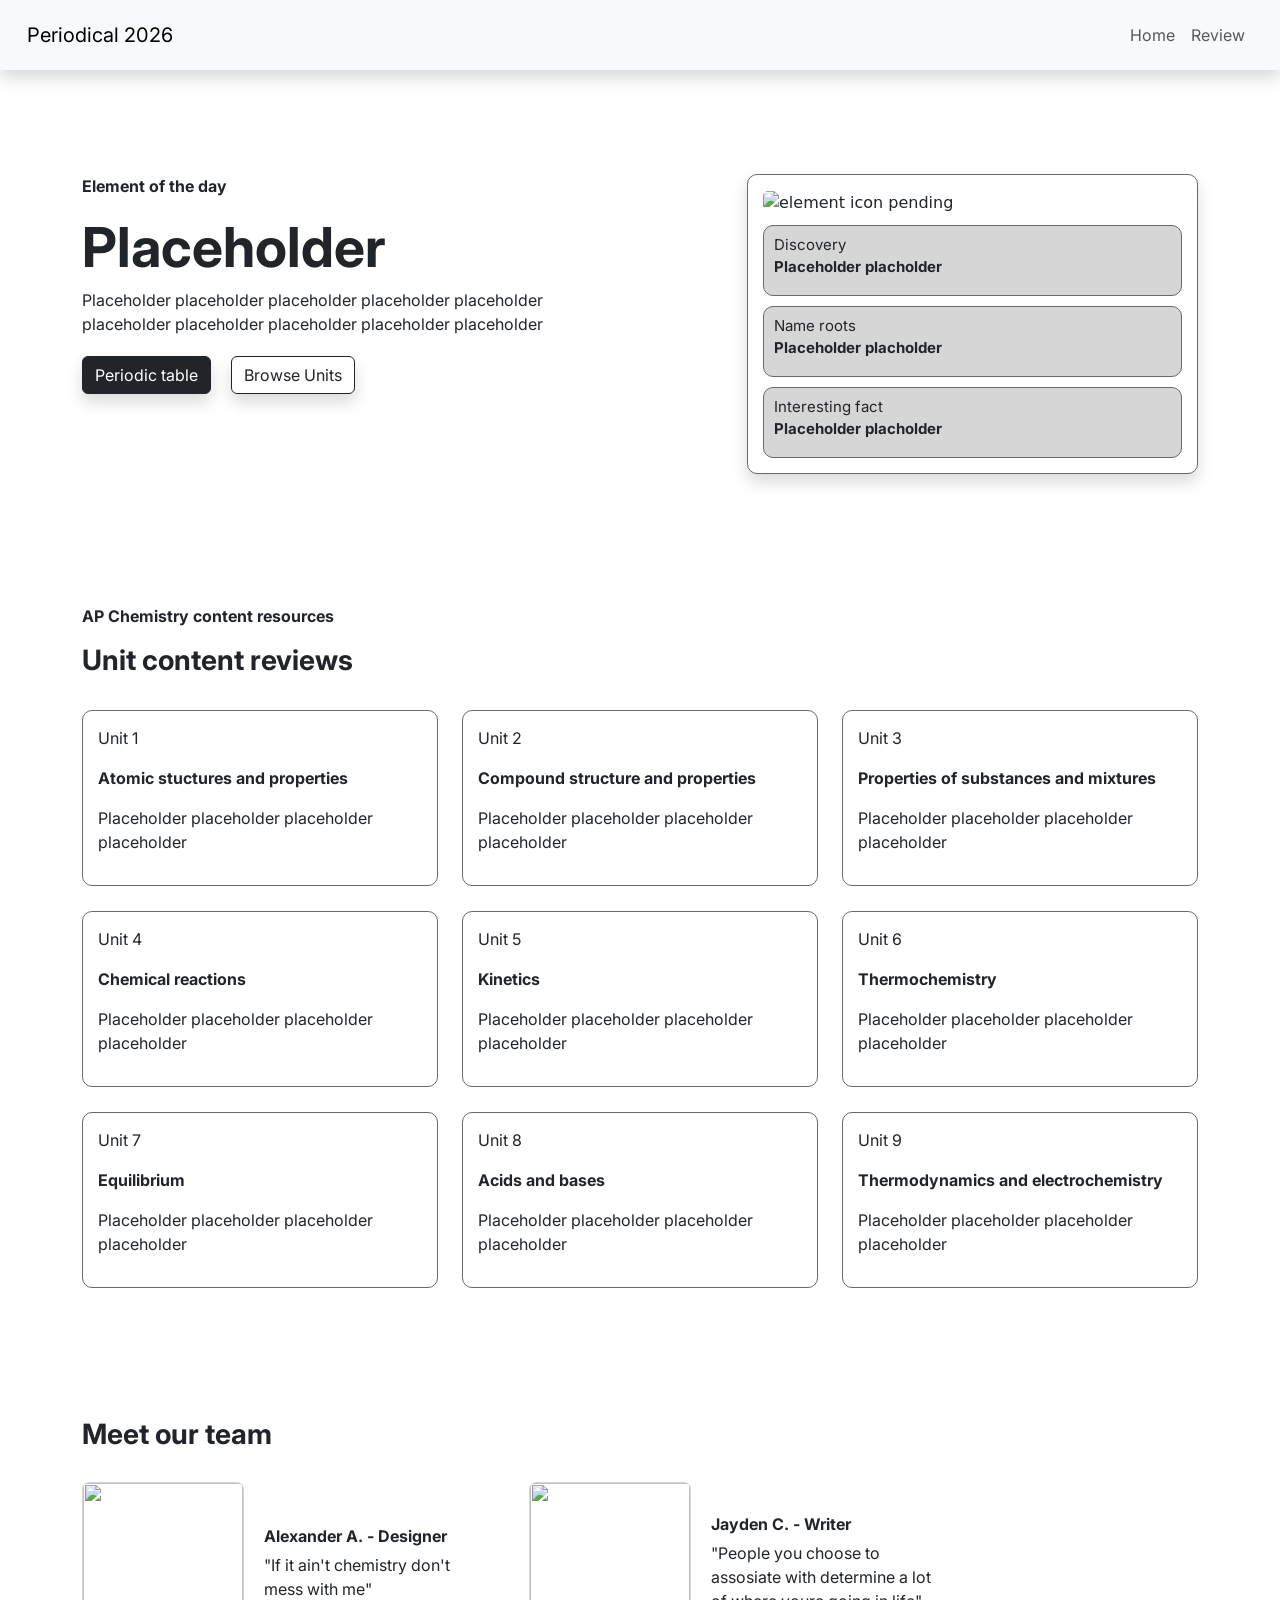
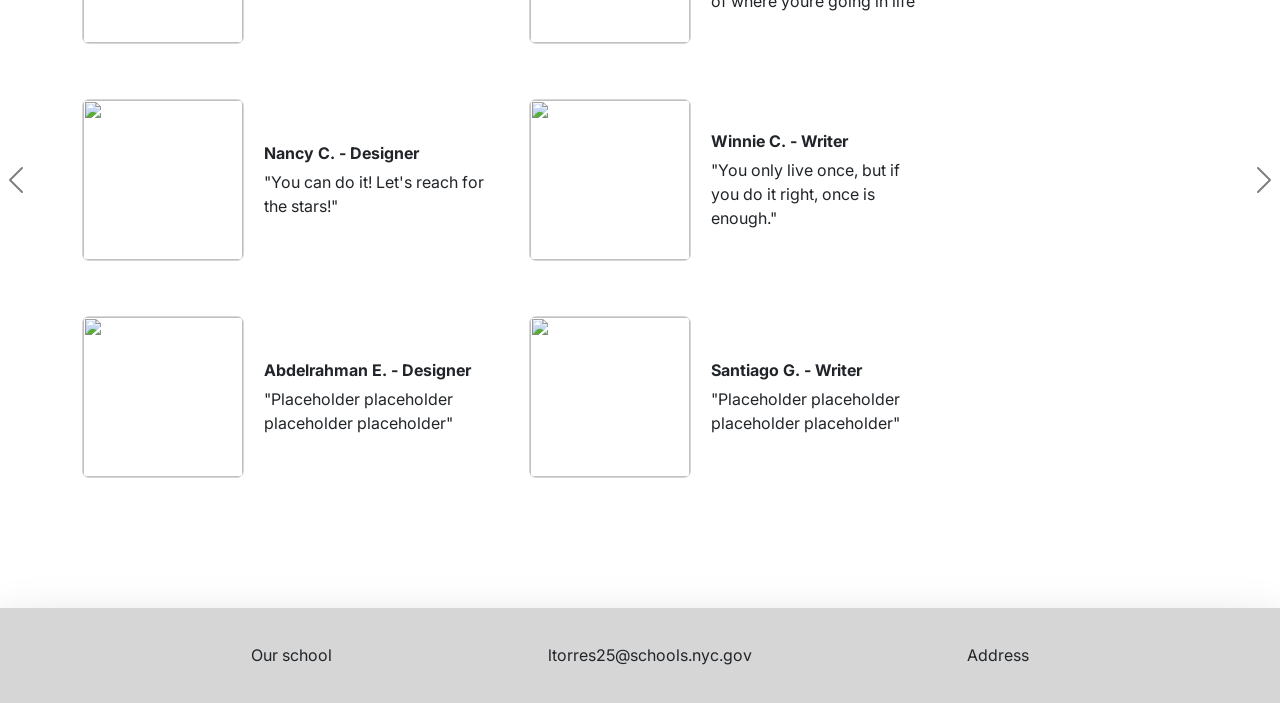
==== commit ff26127a: "add zheng to credit" ====
--- a/index.html
+++ b/index.html
@@ -74,7 +74,7 @@
             <div class="row g-4 justify-content-center">
                 <div class="col-lg-4 col-12">
                     <div class="units">
-                        <a href="unit-1.html">
+                        <a href="unit-template.html">
                             <p class="inter-regular">Unit 1</p>
                             <p class="inter-bold">Atomic stuctures and properties</p>
                             <p class="inter-regular">Placeholder placeholder placeholder placeholder</p>
@@ -83,7 +83,7 @@
                 </div>
                 <div class="col-lg-4 col-12">
                     <div class="units">
-                        <a href="unit-2.html">
+                        <a href="unit-template.html">
                             <p class="inter-regular">Unit 2</p>
                             <p class="inter-bold">Compound structure and properties</p>
                             <p class="inter-regular">Placeholder placeholder placeholder placeholder</p>
@@ -92,7 +92,7 @@
                 </div>
                 <div class="col-lg-4 col-12 ">
                     <div class="units">
-                        <a href="unit-3.html">
+                        <a href="unit-template.html">
                             <p class="inter-regular">Unit 3</p>
                             <p class="inter-bold">Properties of substances and mixtures</p>
                             <p class="inter-regular">Placeholder placeholder placeholder placeholder</p>
@@ -103,7 +103,7 @@
             <div class="row g-4 justify-content-center">
                 <div class="col-lg-4 col-12">
                     <div class="units">
-                        <a href="unit-4.html">
+                        <a href="unit-template.html">
                             <p class="inter-regular">Unit 4</p>
                             <p class="inter-bold">Chemical reactions</p>
                             <p class="inter-regular">Placeholder placeholder placeholder placeholder</p>
@@ -112,7 +112,7 @@
                 </div>
                 <div class="col-lg-4 col-12">
                     <div class="units">
-                        <a href="unit-5.html">
+                        <a href="unit-template.html">
                             <p class="inter-regular">Unit 5</p>
                             <p class="inter-bold">Kinetics</p>
                             <p class="inter-regular">Placeholder placeholder placeholder placeholder</p>
@@ -121,7 +121,7 @@
                 </div>
                 <div class="col-lg-4 col-12 ">
                     <div class="units">
-                        <a href="unit-6.html">
+                        <a href="unit-template.html">
                             <p class="inter-regular">Unit 6</p>
                             <p class="inter-bold">Thermochemistry</p>
                             <p class="inter-regular">Placeholder placeholder placeholder placeholder</p>
@@ -132,7 +132,7 @@
             <div class="row g-4 justify-content-center">
                 <div class="col-lg-4 col-12">
                     <div class="units">
-                        <a href="unit-7.html">
+                        <a href="unit-template.html">
                             <p class="inter-regular">Unit 7</p>
                             <p class="inter-bold">Equilibrium</p>
                             <p class="inter-regular">Placeholder placeholder placeholder placeholder</p>
@@ -141,7 +141,7 @@
                 </div>
                 <div class="col-lg-4 col-12">
                     <div class="units">
-                        <a href="unit-8.html">
+                        <a href="unit-template.html">
                             <p class="inter-regular">Unit 8</p>
                             <p class="inter-bold">Acids and bases</p>
                             <p class="inter-regular">Placeholder placeholder placeholder placeholder</p>
@@ -150,7 +150,7 @@
                 </div>
                 <div class="col-lg-4 col-12 ">
                     <div class="units">
-                        <a href="unit-9.html">
+                        <a href="unit-template.html">
                             <p class="inter-regular">Unit 9</p>
                             <p class="inter-bold">Thermodynamics and electrochemistry</p>
                             <p class="inter-regular">Placeholder placeholder placeholder placeholder</p>
@@ -164,26 +164,26 @@
     <div class="container-fluid spacing" id="credits">
         <div class="container">
         <h3 class="inter-bold">Meet our team</h3>
-            <div class="carousel carousel-dark slide" id="carousel-team">
+            <div class="carousel carousel-dark slide" id="carousel-team" data-bs-ride="carousel">
                 <div class="carousel-inner">
                     <div class="carousel-item active">
                         <div class="profiles">
                             <div class="person">
                                 <div class="picture">
-                                    <img src="https://cdn.pixabay.com/photo/2015/10/05/22/37/blank-profile-picture-973460_1280.png" width="160px" height="160px">
+                                    <img src="imgs/Alexander Alvarado.jpg" width="160px" height="160px">
                                 </div>
                                 <div class="description">
                                     <p class="name inter-bold">Alexander A. - Designer</p>
-                                    <p class="inter-regular">"Placeholder placeholder placeholder placeholder"</p>
-                                </div>
-                            </div>
-                            <div class="person">
-                                <div class="picture">
-                                    <img src="https://cdn.pixabay.com/photo/2015/10/05/22/37/blank-profile-picture-973460_1280.png" width="160px" height="160px">
+                                    <p class="inter-regular">"If it ain't chemistry don't mess with me"</p>
+                                </div>
+                            </div>
+                            <div class="person">
+                                <div class="picture">
+                                    <img src="imgs/Jayden Cen.png" width="160px" height="160px">
                                 </div>
                                 <div class="description">
                                     <p class="name inter-bold">Jayden C. - Writer</p>
-                                    <p class="inter-regular">"Placeholder placeholder placeholder placeholder"</p>
+                                    <p class="inter-regular">"People you choose to assosiate with determine a lot of where youre going in life"</p>
                                 </div>
                             </div>
                             <div class="person">
@@ -273,11 +273,11 @@
                             </div>
                             <div class="person">
                                 <div class="picture">
-                                    <img src="https://cdn.pixabay.com/photo/2015/10/05/22/37/blank-profile-picture-973460_1280.png" width="160px" height="160px">
+                                    <img src="imgs/Farzona Khabibova.png" width="160px" height="160px">
                                 </div>
                                 <div class="description">
                                     <p class="name inter-bold">Farzona K. - Writer</p>
-                                    <p class="inter-regular">"Placeholder placeholder placeholder placeholder"</p>
+                                    <p class="inter-regular">"What are you afraid of losing, when nothing in the world actually belongs to you."</p>
                                 </div>
                             </div>
                         </div>
@@ -362,20 +362,20 @@
                             </div>
                             <div class="person">
                                 <div class="picture">
-                                    <img src="https://cdn.pixabay.com/photo/2015/10/05/22/37/blank-profile-picture-973460_1280.png" width="160px" height="160px">
-                                </div>
-                                <div class="description">
-                                    <p class="name inter-bold">Zhen L. - Writer</p>
-                                    <p class="inter-regular">"Placeholder placeholder placeholder placeholder"</p>
-                                </div>
-                            </div>
-                            <div class="person">
-                                <div class="picture">
-                                    <img src="https://cdn.pixabay.com/photo/2015/10/05/22/37/blank-profile-picture-973460_1280.png" width="160px" height="160px">
+                                    <img src="imgs/zhenglin.png" width="160px" height="160px">
+                                </div>
+                                <div class="description">
+                                    <p class="name inter-bold">Zheng L. - Writer</p>
+                                    <p class="inter-regular">"阿巴阿巴s"</p>
+                                </div>
+                            </div>
+                            <div class="person">
+                                <div class="picture">
+                                    <img src="imgs/Jolee Liu.jpg" width="160px" height="160px">
                                 </div>
                                 <div class="description">
                                     <p class="name inter-bold">Jolee L. - Designer</p>
-                                    <p class="inter-regular">"Placeholder placeholder placeholder placeholder"</p>
+                                    <p class="inter-regular">"Look beyond perfectionism and embrace rigorous challenges."</p>
                                 </div>
                             </div>
                             <div class="person">
@@ -411,11 +411,11 @@
                             </div>
                             <div class="person">
                                 <div class="picture">
-                                    <img src="https://cdn.pixabay.com/photo/2015/10/05/22/37/blank-profile-picture-973460_1280.png" width="160px" height="160px">
+                                    <img src="imgs/Rain Song.jpg" width="160px" height="160px">
                                 </div>
                                 <div class="description">
                                     <p class="name inter-bold">Rain S. - Designer</p>
-                                    <p class="inter-regular">"Placeholder placeholder placeholder placeholder"</p>
+                                    <p class="inter-regular">"Hi Everybody"</p>
                                 </div>
                             </div>
                             <div class="person">
@@ -447,11 +447,11 @@
                             </div>
                             <div class="person">
                                 <div class="picture">
-                                    <img src="https://cdn.pixabay.com/photo/2015/10/05/22/37/blank-profile-picture-973460_1280.png" width="160px" height="160px">
+                                    <img src="imgs/Tina Xiao.png" width="160px" height="160px">
                                 </div>
                                 <div class="description">
                                     <p class="name inter-bold">Tina X. - Designer</p>
-                                    <p class="inter-regular">"Placeholder placeholder placeholder placeholder"</p>
+                                    <p class="inter-regular">"If you believe in yourself, anything is possible"</p>
                                 </div>
                             </div>
                         </div>
--- a/style.css
+++ b/style.css
@@ -77,6 +77,9 @@
     color: inherit;
     /* display:block; */
 }
+img{
+  border-radius: 5px;
+}
 
 #credits {
   padding: 0px 60px 0px 60px;
@@ -100,10 +103,11 @@
 .picture {
   margin:auto;
   border: 1px solid #d6d6d6;
+  border-radius: 7px;
 }
 .description {
   margin: auto;
-  max-width:220px;
+  width:220px;
 }
 .name{
   margin: 16px 0px 5px 0px;
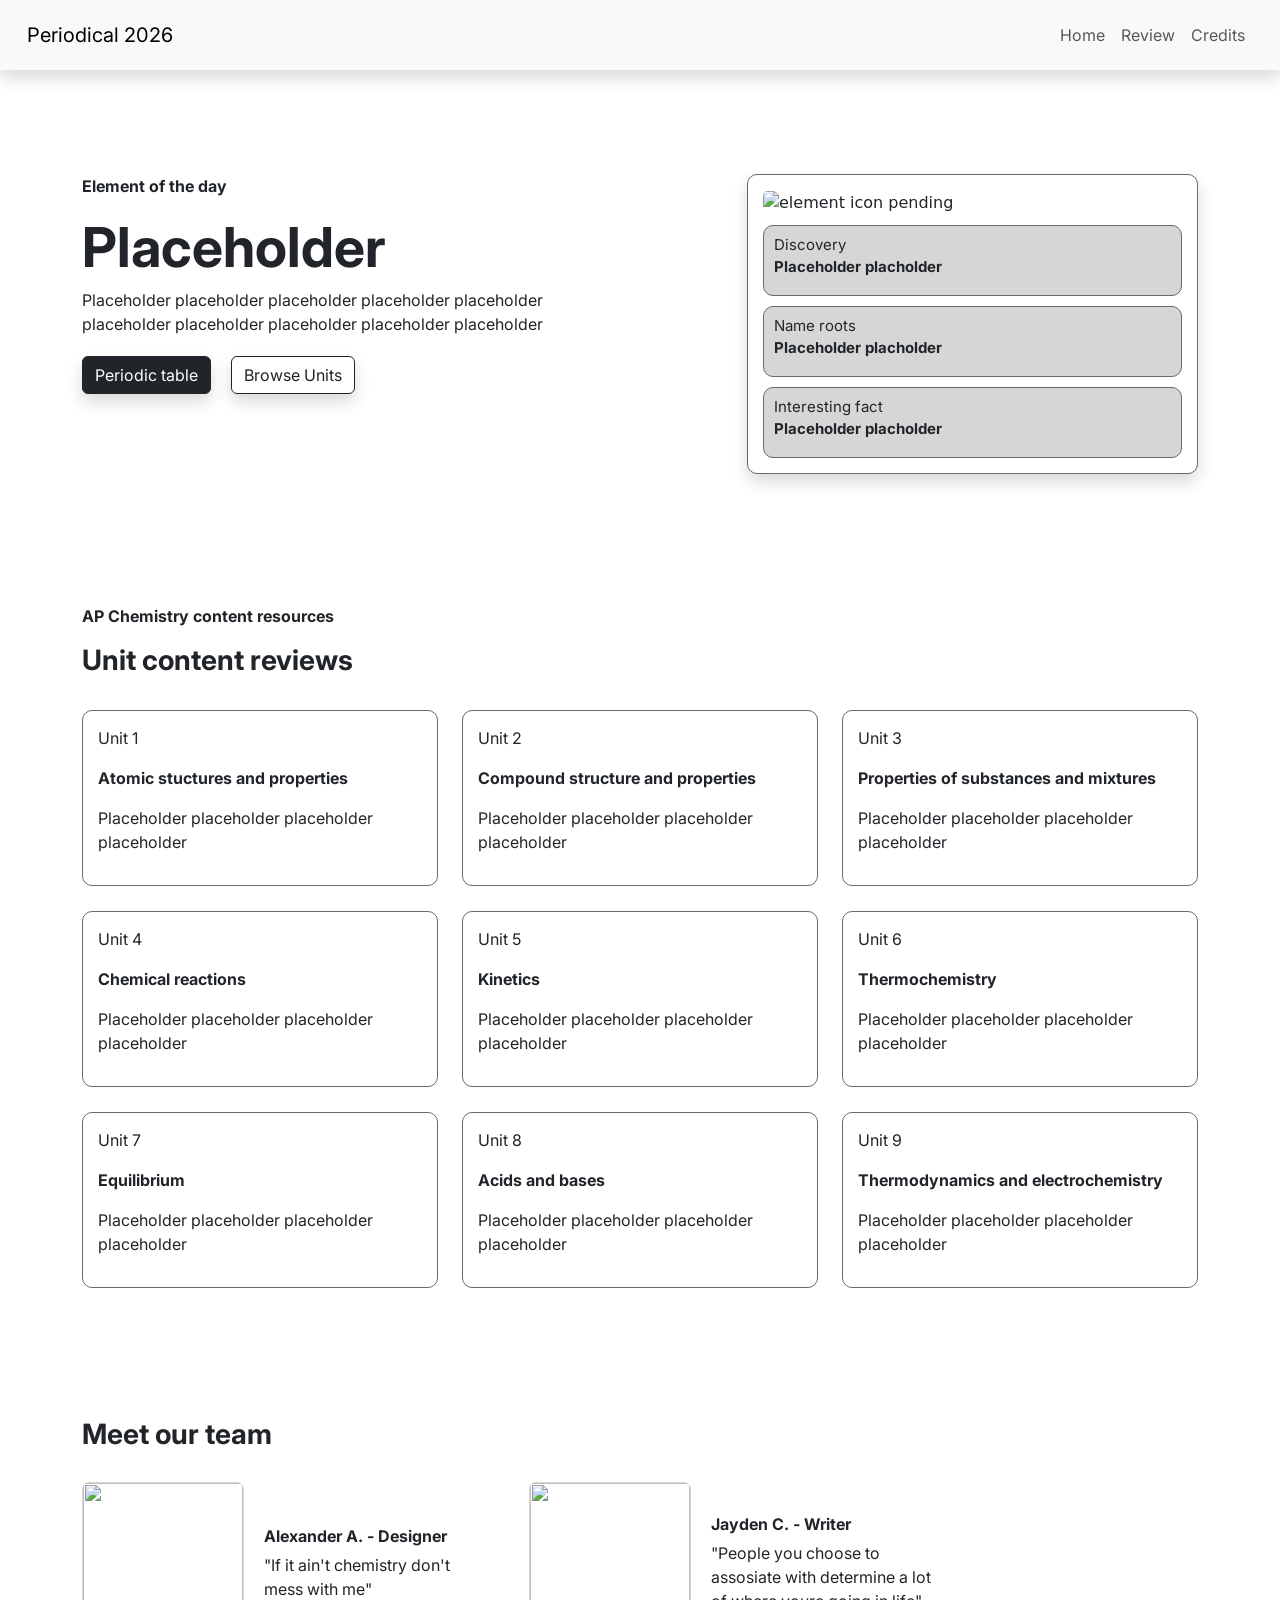
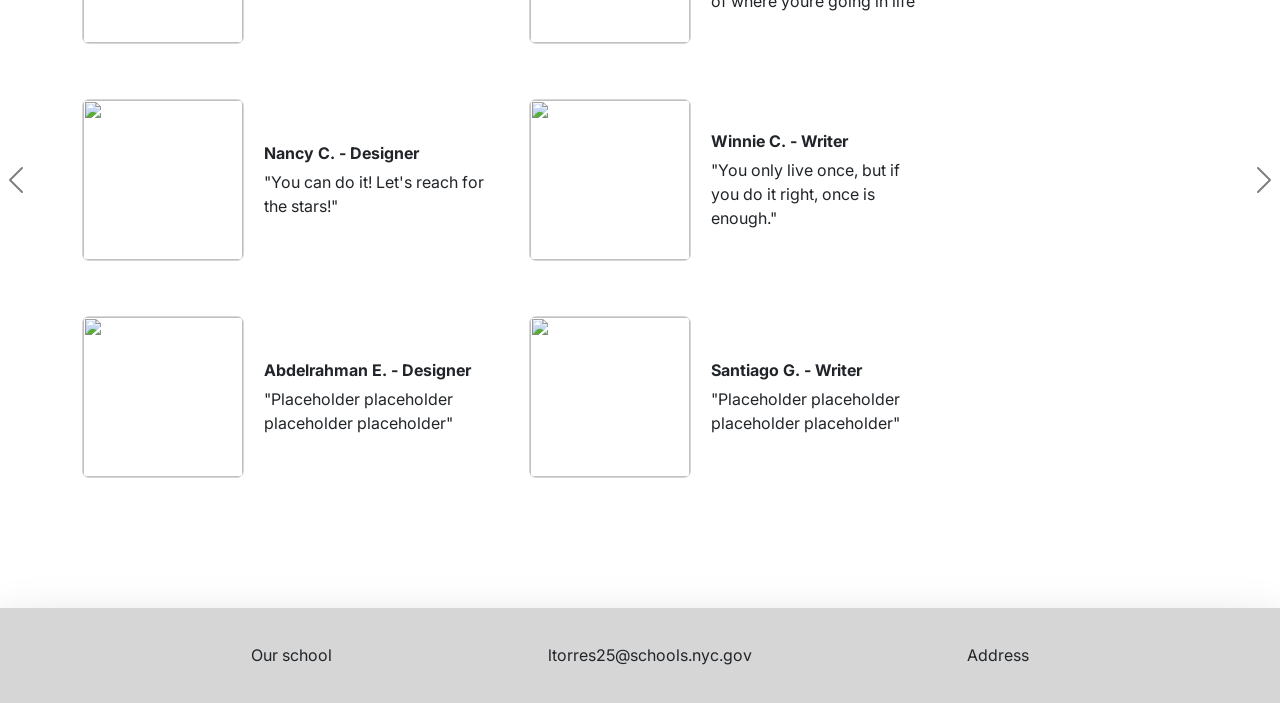
==== commit b0f183a1: "add Gabriel" ====
--- a/index.html
+++ b/index.html
@@ -29,6 +29,9 @@
                 <li class="nav-item">
                     <a class="nav-link inter-regular" aria-current="page" href="#unit-content">Review</a>
                 </li>
+                <li class="nav-item">
+                    <a class="nav-link inter-regular" aria-current="page" href="#credits">Credits</a>
+                </li>
                 </ul>
             </div>
         </div>
@@ -286,11 +289,11 @@
                         <div class="profiles">
                             <div class="person">
                                 <div class="picture">
-                                    <img src="https://cdn.pixabay.com/photo/2015/10/05/22/37/blank-profile-picture-973460_1280.png" width="160px" height="160px">
+                                    <img src="imgs/Jayden Khoo.png" width="160px" height="160px">
                                 </div>
                                 <div class="description">
                                     <p class="name inter-bold">Jayden K. - Writer</p>
-                                    <p class="inter-regular">"Placeholder placeholder placeholder placeholder"</p>
+                                    <p class="inter-regular">"Education is important but so is food"</p>
                                 </div>
                             </div>
                             <div class="person">
@@ -304,29 +307,29 @@
                             </div>
                             <div class="person">
                                 <div class="picture">
-                                    <img src="https://cdn.pixabay.com/photo/2015/10/05/22/37/blank-profile-picture-973460_1280.png" width="160px" height="160px">
+                                    <img src="imgs/Darren Li.png" width="160px" height="160px">
                                 </div>
                                 <div class="description">
                                     <p class="name inter-bold">Darren L. - Designer</p>
-                                    <p class="inter-regular">"Placeholder placeholder placeholder placeholder"</p>
-                                </div>
-                            </div>
-                            <div class="person">
-                                <div class="picture">
-                                    <img src="https://cdn.pixabay.com/photo/2015/10/05/22/37/blank-profile-picture-973460_1280.png" width="160px" height="160px">
+                                    <p class="inter-regular">"You can choose your own growth, but you can’t choose it for anyone else. Focus on your progress, not on forcing your vision onto others."</p>
+                                </div>
+                            </div>
+                            <div class="person">
+                                <div class="picture">
+                                    <img src="imgs/William Li.jpg" width="160px" height="160px">
                                 </div>
                                 <div class="description">
                                     <p class="name inter-bold">William L. - Designer</p>
-                                    <p class="inter-regular">"Placeholder placeholder placeholder placeholder"</p>
-                                </div>
-                            </div>
-                            <div class="person">
-                                <div class="picture">
-                                    <img src="https://cdn.pixabay.com/photo/2015/10/05/22/37/blank-profile-picture-973460_1280.png" width="160px" height="160px">
+                                    <p class="inter-regular">"If you've ever regretted missing out on something, how can you be sure that you would definitely succeed? So don't look back."</p>
+                                </div>
+                            </div>
+                            <div class="person">
+                                <div class="picture">
+                                    <img src="imgs/Jacky Lin.png" width="160px" height="160px">
                                 </div>
                                 <div class="description">
                                     <p class="name inter-bold">Jacky L. - Writer</p>
-                                    <p class="inter-regular">"Placeholder placeholder placeholder placeholder"</p>
+                                    <p class="inter-regular">"You have to learn to adapt to circumstances and be ready to respond to any situation, in order to flow around obtsacles."</p>
                                 </div>
                             </div>
                             <div class="person">
@@ -380,11 +383,11 @@
                             </div>
                             <div class="person">
                                 <div class="picture">
-                                    <img src="https://cdn.pixabay.com/photo/2015/10/05/22/37/blank-profile-picture-973460_1280.png" width="160px" height="160px">
+                                    <img src="imgs/Gabriel Mora.png" width="160px" height="160px">
                                 </div>
                                 <div class="description">
                                     <p class="name inter-bold">Gabriel M. - Designer</p>
-                                    <p class="inter-regular">"Placeholder placeholder placeholder placeholder"</p>
+                                    <p class="inter-regular">"Hi"</p>
                                 </div>
                             </div>
                             <div class="person">
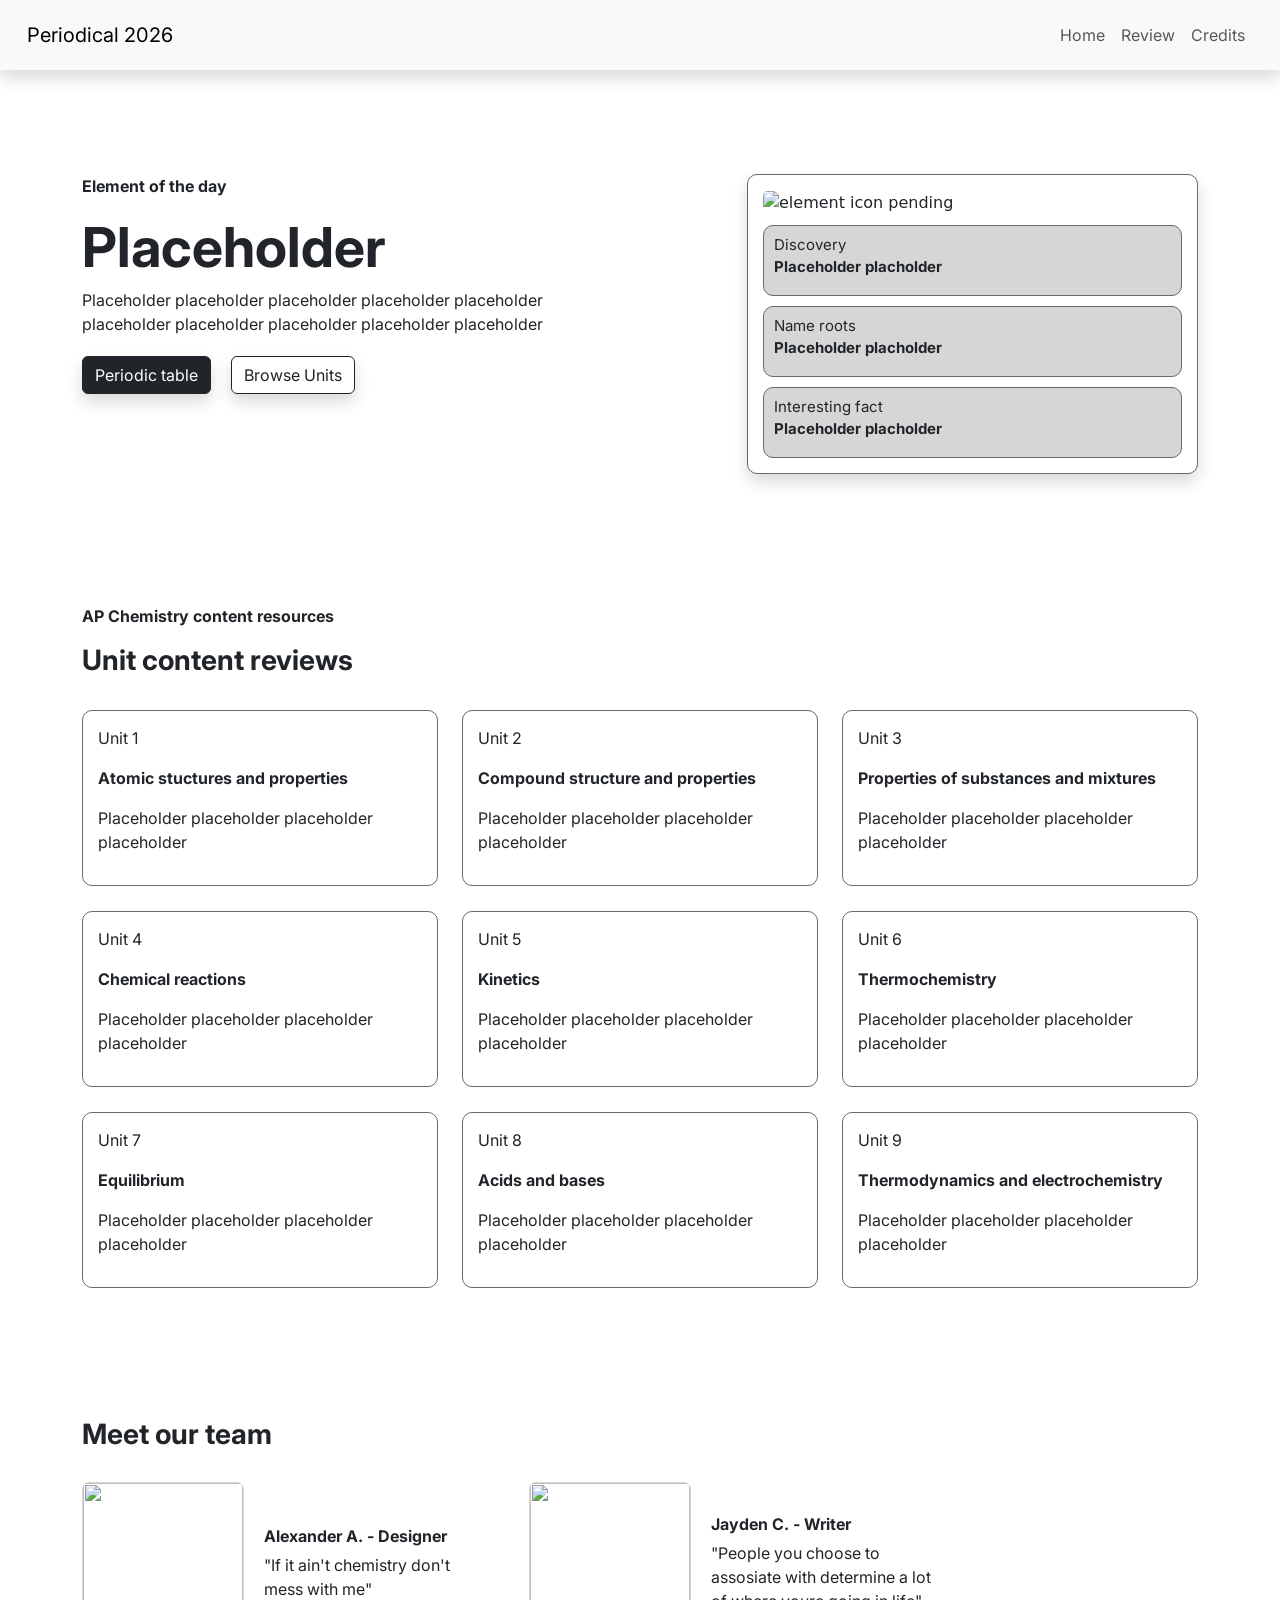
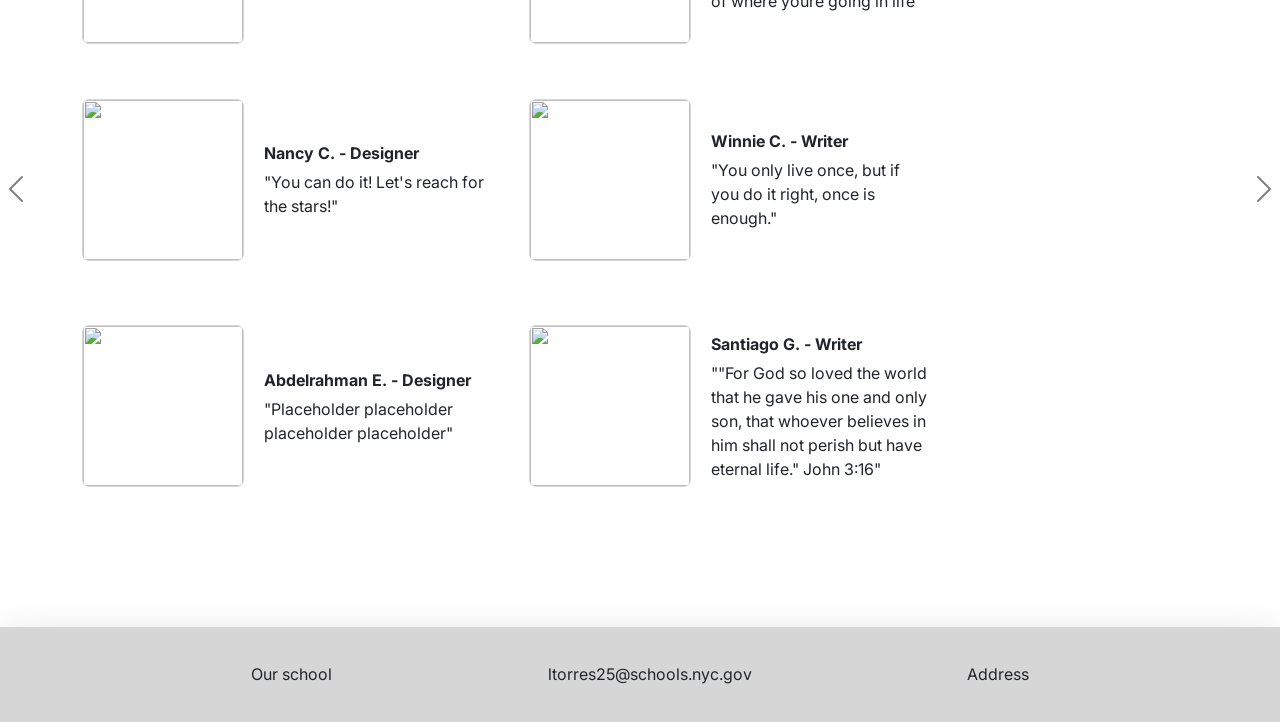
==== commit 339afce9: "fix typo" ====
--- a/index.html
+++ b/index.html
@@ -218,11 +218,11 @@
                             </div>
                             <div class="person">
                                 <div class="picture">
-                                    <img src="https://cdn.pixabay.com/photo/2015/10/05/22/37/blank-profile-picture-973460_1280.png" width="160px" height="160px">
+                                    <img src="imgs/Santiago Garcia Vidal.png" width="160px" height="160px">
                                 </div>
                                 <div class="description">
                                     <p class="name inter-bold">Santiago G. - Writer</p>
-                                    <p class="inter-regular">"Placeholder placeholder placeholder placeholder"</p>
+                                    <p class="inter-regular">""For God so loved the world that he gave his one and only son, that whoever believes in him shall not perish but have eternal life." John 3:16"</p>
                                 </div>
                             </div>
                         </div>
@@ -298,11 +298,11 @@
                             </div>
                             <div class="person">
                                 <div class="picture">
-                                    <img src="https://cdn.pixabay.com/photo/2015/10/05/22/37/blank-profile-picture-973460_1280.png" width="160px" height="160px">
+                                    <img src="imgs/Lizzy Kopaleishvili.png" width="160px" height="160px">
                                 </div>
                                 <div class="description">
                                     <p class="name inter-bold">Lizzy K. - Writer</p>
-                                    <p class="inter-regular">"Placeholder placeholder placeholder placeholder"</p>
+                                    <p class="inter-regular">"I'm finally out of my element"</p>
                                 </div>
                             </div>
                             <div class="person">
@@ -432,11 +432,11 @@
                             </div>
                             <div class="person">
                                 <div class="picture">
-                                    <img src="https://cdn.pixabay.com/photo/2015/10/05/22/37/blank-profile-picture-973460_1280.png" width="160px" height="160px">
+                                    <img src="imgs/Shi Jun Weng.png" width="160px" height="160px">
                                 </div>
                                 <div class="description">
                                     <p class="name inter-bold">Shijun W. - Designer</p>
-                                    <p class="inter-regular">"Placeholder placeholder placeholder placeholder"</p>
+                                    <p class="Just write code in chemistry"></p>
                                 </div>
                             </div>
                             <div class="person">
